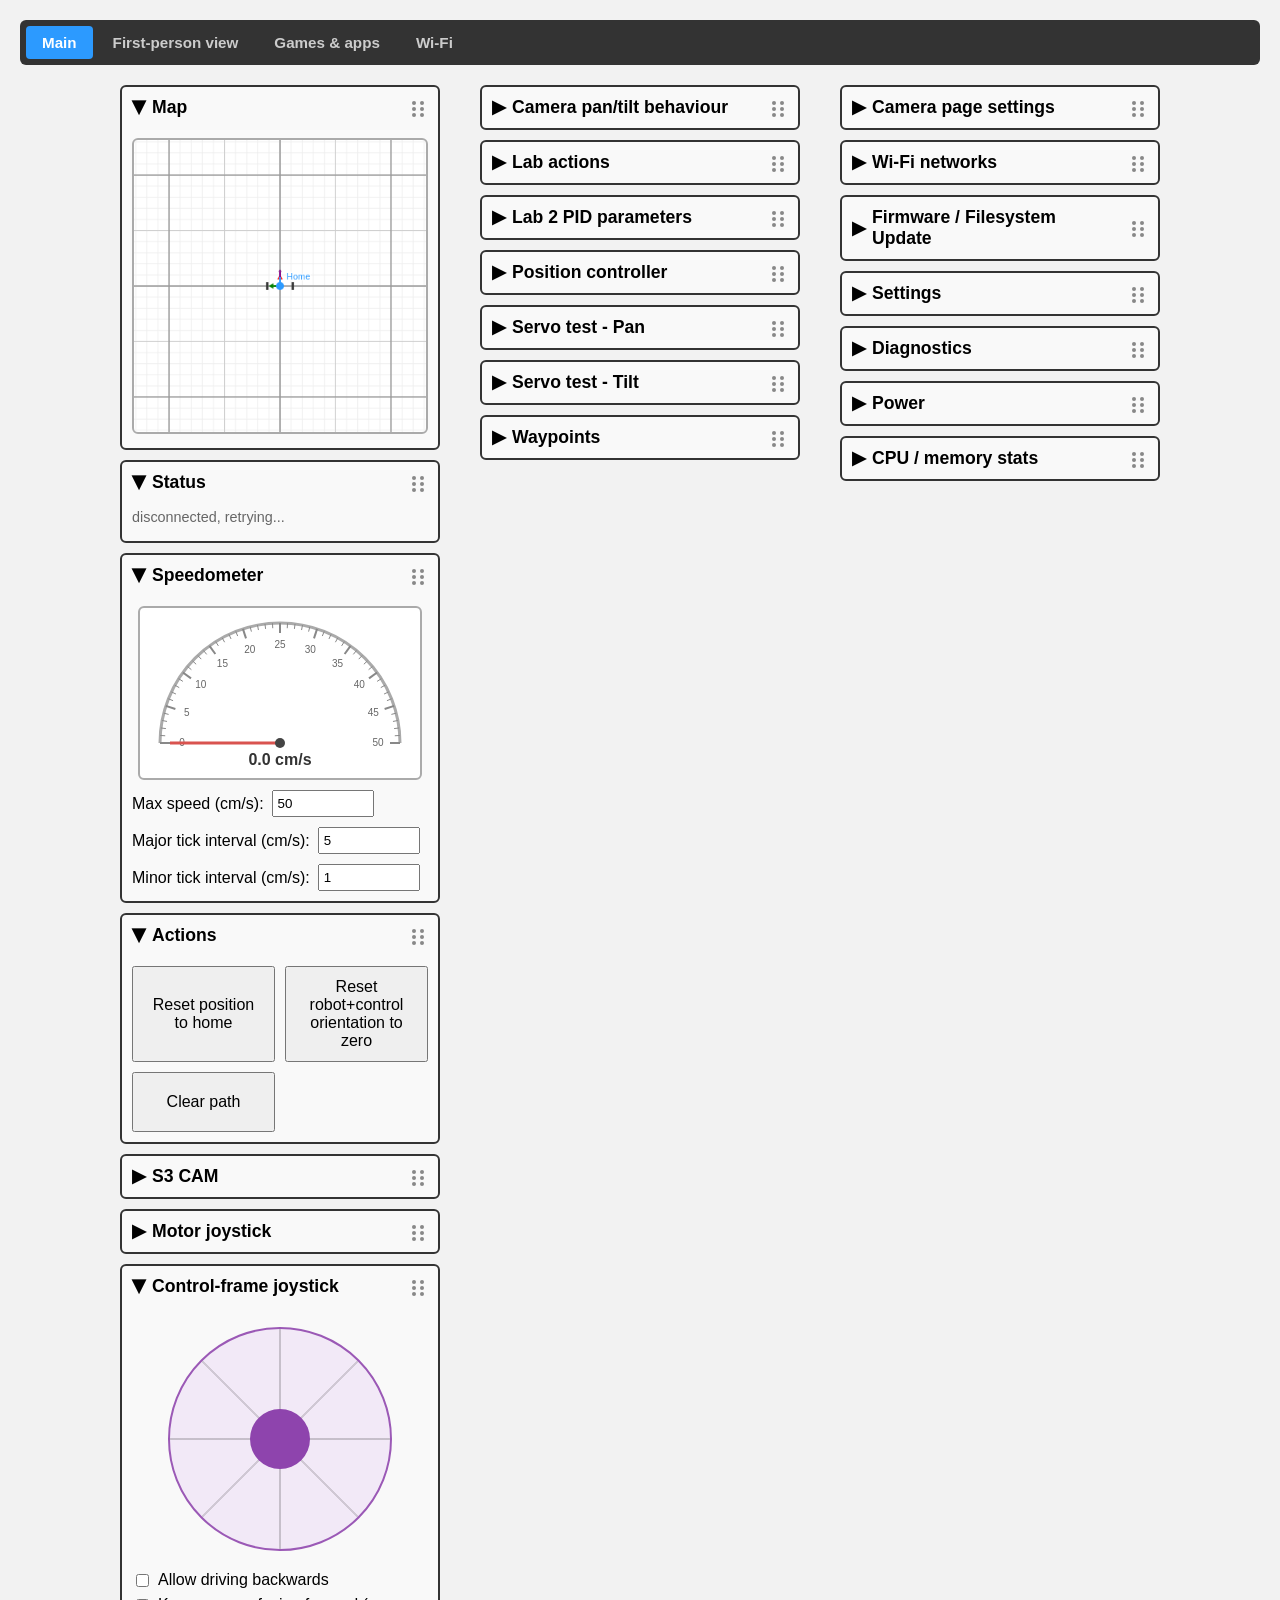
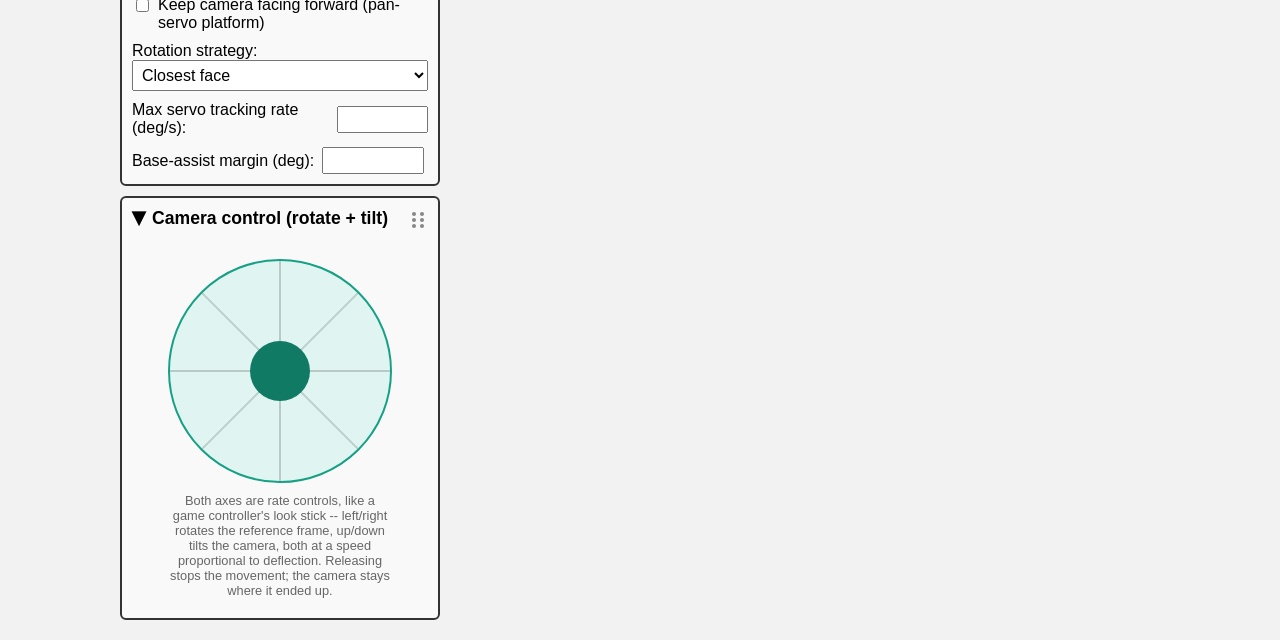
==== Firmware/Robot_ESP32_C5_IDF/main/littlefs_image/index.html @ a34a9b21 "Calibrate from the camera; keep overlays on the floor; easier Doom Calibration (tools/calibrate.py, " ====
<!DOCTYPE html>
<html>
<head>
  <meta charset="UTF-8">
  <meta name="viewport" content="width=device-width, initial-scale=1">
  <title>LynXP controller</title>
  <link rel="stylesheet" href="style.css">
</head>
<body>
  <nav class="top-nav">
    <a href="/" class="nav-link active">Main</a>
    <a href="/cam" class="nav-link">First-person view</a>
    <a href="/games" class="nav-link">Games &amp; apps</a>
    <a href="/wifi" class="nav-link">Wi-Fi</a>
  </nav>
  <div id="reboot-notice" class="reboot-notice" style="display:none" title="Click to dismiss">
    &#9888; The robot's last reboot was triggered by the watchdog (a hang was detected and it recovered automatically). <span class="reboot-notice-dismiss">(click to dismiss)</span>
  </div>
  <div class="container">
      <details class="panel" id="panel-map" open>
        <summary>Map</summary>
        <div class="panel-body">
          <div class="map-group">
            <canvas id="map" width="360" height="360"></canvas>
          </div>
        </div>
      </details>

      <details class="panel" id="panel-status" open>
        <summary>Status</summary>
        <div class="panel-body">
          <div id="ws-status">connecting...</div>
          <div id="ws-clients"></div>
        </div>
      </details>

      <details class="panel" id="panel-speedometer" open>
        <summary>Speedometer</summary>
        <div class="panel-body">
          <div class="speedometer-group">
            <canvas id="speedometerGauge" width="280" height="170"></canvas>
          </div>
          <div class="form-group inline-group">
            <label for="speedometerMaxCmPerSec">Max speed (cm/s):</label>
            <input type="number" id="speedometerMaxCmPerSec" min="1" step="10" value="50">
          </div>
          <div class="form-group inline-group">
            <label for="speedometerMajorTickCmPerSec">Major tick interval (cm/s):</label>
            <input type="number" id="speedometerMajorTickCmPerSec" min="0.1" step="1" value="5">
          </div>
          <div class="form-group inline-group">
            <label for="speedometerMinorTickCmPerSec">Minor tick interval (cm/s):</label>
            <input type="number" id="speedometerMinorTickCmPerSec" min="0.1" step="1" value="1">
          </div>
        </div>
      </details>

      <details class="panel" id="panel-actions" open>
        <summary>Actions</summary>
        <div class="panel-body">
          <div class="action-buttons">
            <button id="resetPoseBtn">Reset position to home</button>
            <button id="resetOrientationBtn">Reset robot+control orientation to zero</button>
            <button id="clearPathBtn">Clear path</button>
          </div>
        </div>
      </details>

      <details class="panel" id="panel-s3cam">
        <summary>S3 CAM</summary>
        <div class="panel-body">
          <a id="s3camAdminLink" href="#" target="_blank" rel="noopener">Open cam page</a>
          <div id="s3camDiagBlock" class="diag-grid" title="Relayed from the cam over its UART link to this board, plus this board's own live ping to it -- helps tell apart WiFi, a cam reboot/brownout, or the camera's own capture bus glitching as the cause of a stuttering stream.">
            <span>Reset reason:</span><span id="s3camResetReason">-</span>
            <span>Reboots:</span><span id="s3camReboots">-</span>
            <span>RSSI:</span><span id="s3camRssi">-</span>
            <span>Capture fails:</span><span id="s3camFailCount">-</span>
            <span>Uptime:</span><span id="s3camUptime">-</span>
            <span>Free heap:</span><span id="s3camHeap">-</span>
            <span>Stream clients:</span><span id="s3camClients">-</span>
            <span>Ping avg/last:</span><span id="s3camPing">-</span>
            <span>Ping loss:</span><span id="s3camPingLoss">-</span>
            <span>Firmware:</span><span id="s3camFirmware">-</span>
          </div>
          <div class="form-group">
            <h4>Update camera firmware</h4>
            <input type="file" id="camFwFile" accept=".bin">
            <button id="uploadCamFwBtn">Upload &amp; reboot camera</button>
            <p id="camOtaStatus" class="games-small"></p>
          </div>
        </div>
      </details>

      <details class="panel" id="panel-motor-joystick">
        <summary>Motor joystick</summary>
        <div class="panel-body">
          <div id="joystickContainer" class="joystick-container">
            <div id="joystickKnob" class="joystick-knob"></div>
          </div>
        </div>
      </details>

      <details class="panel" id="panel-control-frame-joystick" open>
        <summary>Control-frame joystick</summary>
        <div class="panel-body">
          <div id="joystickContainer2" class="joystick-container">
            <div id="joystickKnob2" class="joystick-knob"></div>
          </div>
          <div class="form-group checkbox-group">
            <label><input type="checkbox" id="controlFrameAllowReverse">Allow driving backwards</label>
            <label><input type="checkbox" id="servoFollowControlFrame">Keep camera facing forward (pan-servo platform)</label>
          </div>
          <div class="form-group">
            <label for="controlFrameRotationStrategy">Rotation strategy:</label>
            <select id="controlFrameRotationStrategy" title="Closest face: minimizes rotation, chassis front can end up facing anywhere. Fixed front/back halves: chassis front always stays within 90 deg of the control frame's forward - needed for the camera to keep tracking forward.">
              <option value="closest_face">Closest face</option>
              <option value="fixed_hemisphere">Fixed front/back halves</option>
            </select>
          </div>
          <div class="form-group inline-group">
            <label for="servoMaxRotationRateDegPerSec" title="Caps the chassis's own rotation rate to what the pan-servo can visually track while compensating (only while 'Keep camera facing forward' is on). The camera-control joystick's rotate axis is unaffected -- it's already bounded by the robot's own max physical spin speed.">Max servo tracking rate (deg/s):</label>
            <input type="number" id="servoMaxRotationRateDegPerSec" min="1" max="1000" step="5">
          </div>
          <div class="form-group inline-group">
            <label for="servoAssistMarginDeg" title="Once the servo's needed angle comes within this many degrees of its +/-90 deg endstop, the chassis starts rotating to help it re-center.">Base-assist margin (deg):</label>
            <input type="number" id="servoAssistMarginDeg" min="0" max="90" step="1">
          </div>
        </div>
      </details>

      <details class="panel" id="panel-camera-control-joystick" open>
        <summary>Camera control (rotate + tilt)</summary>
        <div class="panel-body">
          <div id="cameraControlJoystick" class="joystick-container camera-control-joystick">
            <div id="cameraControlKnob" class="joystick-knob"></div>
          </div>
          <div class="camera-control-caption">Both axes are rate controls, like a game controller's look stick -- left/right rotates the reference frame, up/down tilts the camera, both at a speed proportional to deflection. Releasing stops the movement; the camera stays where it ended up.</div>
        </div>
      </details>

      <details class="panel" id="panel-camera-behaviour">
        <summary>Camera pan/tilt behaviour</summary>
        <div class="panel-body">
          <div class="form-group inline-group">
            <label for="panMaxSpeedDegPerSec" title="How fast the camera control joystick's left/right axis rotates the reference frame at full deflection. Independent of the chassis's physical spin capability, which is still used as a ceiling for the endstop-assist behaviour.">Max pan speed (deg/s):</label>
            <input type="number" id="panMaxSpeedDegPerSec" min="1" max="1000" step="5">
          </div>
          <div class="form-group inline-group">
            <label for="tiltMaxSpeedDegPerSec" title="How fast the camera control joystick's up/down axis tilts the camera at full deflection.">Max tilt speed (deg/s):</label>
            <input type="number" id="tiltMaxSpeedDegPerSec" min="1" max="1000" step="5">
          </div>
          <div class="form-group">
            <label for="cameraJoystickCurve" title="Linear: turn rate is directly proportional to how far the stick is pushed. Quadratic: gentler near center for fine aiming, reaching the same max speed at full deflection -- the common 'look sensitivity curve' in FPS games.">Joystick response curve:</label>
            <select id="cameraJoystickCurve">
              <option value="linear">Linear</option>
              <option value="quadratic">Quadratic</option>
            </select>
          </div>
        </div>
      </details>

      <details class="panel" id="panel-lab-actions">
        <summary>Lab actions</summary>
        <div class="panel-body">
          <h4>Lab 1</h4>
          <div class="lab1-buttons">
            <button id="forwardBtn">Lab1 fwd</button>
            <button id="backwardBtn">Lab1 back</button>
          </div>

          <h4>Lab 2</h4>
          <div class="lab2-buttons">
            <button id="lab2SetpointB">Lab2 rev<br>Setpoint-0.5m</button>
            <button id="lab2SetpointA">Lab2 fwd<br>Setpoint+0.5m</button>
            <button id="lab2Left">Lab2 left<br>-90 deg</button>
            <button id="lab2Right">Lab2 right<br>+90 deg</button>
          </div>
        </div>
      </details>

      <details class="panel" id="panel-pid-parameters">
        <summary>Lab 2 PID parameters</summary>
        <div class="panel-body">
          <div class="slider-group">
            <div class="inline-group">
              <label for="kp">Kp:</label>
              <input type="number" id="kpVal">
            </div>
            <input type="range" id="kp" min="0" max="1000" step="0.1">
            <div class="inline-group">
              <label for="ki">Ki:</label>
              <input type="number" id="kiVal">
            </div>
            <input type="range" id="ki" min="0" max="100" step="0.1">
            <div class="inline-group">
              <label for="kd">Kd:</label>
              <input type="number" id="kdVal">
            </div>
            <input type="range" id="kd" min="-100" max="100" step="0.1">
          </div>
          <div class="form-group">
            <label for="diffCutoff">Differentiator cutoff frequency (Hz):</label>
            <input type="number" id="diffCutoff" min="0" step="1">
          </div>
          <div class="form-group">
            <input type="checkbox" id="syncMotors"><label for="syncMotors">Sync motors (Lab 2)</label>
          </div>
        </div>
      </details>

      <details class="panel" id="panel-position-controller">
        <summary>Position controller</summary>
        <div class="panel-body">
          <div class="form-group inline-group">
            <label for="maxWheelSpeedRevPerSec">Max wheel speed (rev/s):</label>
            <input type="number" id="maxWheelSpeedRevPerSec" min="0.01" step="0.1">
          </div>
          <div class="form-group inline-group">
            <label for="maxAccelRevPerSec2">Max acceleration (rev/s&sup2;):</label>
            <input type="number" id="maxAccelRevPerSec2" min="0.01" step="0.1">
          </div>
          <div class="form-group inline-group">
            <label for="maxDecelRevPerSec2">Max deceleration (rev/s&sup2;):</label>
            <input type="number" id="maxDecelRevPerSec2" min="0.01" step="0.1">
          </div>
          <div class="form-group inline-group">
            <label for="gotoVelKp">Velocity Kp:</label>
            <input type="number" id="gotoVelKp" step="1">
          </div>
          <div class="form-group inline-group">
            <label for="gotoVelKi">Velocity Ki:</label>
            <input type="number" id="gotoVelKi" step="1">
          </div>
          <div class="form-group inline-group">
            <label for="feedForwardPwmPerRevPerSec">Feed-forward (PWM per rev/s):</label>
            <input type="number" id="feedForwardPwmPerRevPerSec" min="0" step="0.01">
          </div>
          <div class="form-group checkbox-group">
            <label><input type="checkbox" id="gotoAllowReverse">Allow driving backward to a clicked target</label>
          </div>

          <div class="form-group">
            <h4>Manual velocity setpoint (test)</h4>
            <div class="inline-group">
              <label for="manualVelLeft">Left (rev/s):</label>
              <input type="number" id="manualVelLeft" step="0.1" value="0">
            </div>
            <div class="inline-group">
              <label for="manualVelRight">Right (rev/s):</label>
              <input type="number" id="manualVelRight" step="0.1" value="0">
            </div>
            <button id="manualVelStopBtn">Stop (0, 0)</button>
          </div>
        </div>
      </details>

      <details class="panel" id="panel-servo-test">
        <summary>Servo test - Pan</summary>
        <div class="panel-body">
          <div class="slider-group">
            <div class="inline-group">
              <label for="servoAngleDegVal">Angle (deg):</label>
              <input type="number" id="servoAngleDegVal" min="-90" max="90" step="1" value="0">
            </div>
            <input type="range" id="servoAngleDeg" min="-90" max="90" step="1" value="0">
          </div>
          <div id="servoPulseUsDisplay"></div>
          <div class="action-buttons">
            <button id="servoCenterBtn">Center (0&deg;)</button>
          </div>

          <div class="form-group inline-group">
            <label for="servoMinAngleDeg" title="Most hobby servos have a 180 deg range (-90..+90), but some are 270 or even 360 -- set this to the pan servo's actual minimum angle.">Min angle (deg):</label>
            <input type="number" id="servoMinAngleDeg" max="0" step="1">
          </div>
          <div class="form-group inline-group">
            <label for="servoMinPulseUs">Min pulse (us):</label>
            <input type="number" id="servoMinPulseUs" min="0" max="19999" step="10">
          </div>
          <div class="form-group inline-group">
            <label for="servoCenterPulseUs">Center pulse @ 0&deg; (us):</label>
            <input type="number" id="servoCenterPulseUs" min="0" max="19999" step="10">
          </div>
          <div class="form-group inline-group">
            <label for="servoMaxAngleDeg">Max angle (deg):</label>
            <input type="number" id="servoMaxAngleDeg" min="0" step="1">
          </div>
          <div class="form-group inline-group">
            <label for="servoMaxPulseUs">Max pulse (us):</label>
            <input type="number" id="servoMaxPulseUs" min="0" max="19999" step="10">
          </div>
        </div>
      </details>

      <details class="panel" id="panel-servo-test-tilt">
        <summary>Servo test - Tilt</summary>
        <div class="panel-body">
          <div class="slider-group">
            <div class="inline-group">
              <label for="tiltAngleDegVal">Angle (deg):</label>
              <input type="number" id="tiltAngleDegVal" step="1" value="0">
            </div>
            <input type="range" id="tiltAngleDeg" step="1" value="0">
          </div>
          <div id="tiltPulseUsDisplay"></div>
          <div class="action-buttons">
            <button id="tiltCenterBtn">Center (0&deg;)</button>
          </div>

          <div class="form-group inline-group">
            <label for="tiltMinAngleDeg" title="Most hobby servos have a 180 deg range (-90..+90), but some are 270 or even 360 -- set this to the tilt servo's actual minimum angle.">Min angle (deg):</label>
            <input type="number" id="tiltMinAngleDeg" max="0" step="1">
          </div>
          <div class="form-group inline-group">
            <label for="tiltMinPulseUs">Min pulse (us):</label>
            <input type="number" id="tiltMinPulseUs" min="0" max="19999" step="10">
          </div>
          <div class="form-group inline-group">
            <label for="tiltCenterPulseUs">Center pulse @ 0&deg; (us):</label>
            <input type="number" id="tiltCenterPulseUs" min="0" max="19999" step="10">
          </div>
          <div class="form-group inline-group">
            <label for="tiltMaxAngleDeg">Max angle (deg):</label>
            <input type="number" id="tiltMaxAngleDeg" min="0" step="1">
          </div>
          <div class="form-group inline-group">
            <label for="tiltMaxPulseUs">Max pulse (us):</label>
            <input type="number" id="tiltMaxPulseUs" min="0" max="19999" step="10">
          </div>
        </div>
      </details>

      <details class="panel" id="panel-waypoints">
        <summary>Waypoints</summary>
        <div class="panel-body">
          <table class="waypoints-table">
            <thead>
              <tr><th>Name</th><th>X (m)</th><th>Y (m)</th><th>Heading</th></tr>
            </thead>
            <tbody id="waypoints-tbody"></tbody>
          </table>

          <div class="action-buttons waypoints-actions">
            <button id="waypointEditBtn" disabled>Edit</button>
            <button id="waypointRemoveBtn" disabled>Remove</button>
            <button id="waypointGotoBtn" disabled>Go To</button>
            <button id="waypointSetPoseBtn" disabled>Set current pose here</button>
          </div>
          <div class="action-buttons waypoints-edit-actions" id="waypointEditActions" style="display:none">
            <button id="waypointSaveBtn">Save</button>
            <button id="waypointCancelBtn">Cancel</button>
          </div>

          <div class="form-group checkbox-group">
            <label><input type="checkbox" id="gotoPreserveHeading">Rotate to match waypoint heading after arriving</label>
            <label><input type="checkbox" id="waypointAutoAdvance">Automatically go to next waypoint</label>
          </div>
          <div id="waypointAutoAdvanceStatus" class="waypoint-auto-advance-status"></div>

          <div class="form-group inline-group">
            <label for="waypointNewName">Name:</label>
            <input type="text" id="waypointNewName" placeholder="e.g. Charging dock">
          </div>
          <div class="action-buttons">
            <button id="waypointAddFromPoseBtn">Add from current pose</button>
            <button id="waypointClearAllBtn">Clear all waypoints</button>
          </div>
        </div>
      </details>

      <details class="panel" id="panel-camera-settings">
        <summary>Camera page settings</summary>
        <div class="panel-body">
          <div class="form-group checkbox-group">
            <label><input type="checkbox" id="camShowMapOverlay">Show map overlay in bottom-left corner</label>
            <label><input type="checkbox" id="camShowFloorGrid">Show floor grid overlay</label>
            <label><input type="checkbox" id="camShowMinorGrid" checked>Show 10cm minor grid lines</label>
            <label><input type="checkbox" id="camShowWorldAxes" checked>Show world axes (X red, Y green, 1m ticks)</label>
            <label><input type="checkbox" id="camShowWaypointsOverlay">Show waypoints overlay</label>
          </div>
          <div class="form-group inline-group">
            <label for="camGridColor">Grid color:</label>
            <input type="color" id="camGridColor" value="#c0c0c0">
          </div>
          <div class="form-group inline-group">
            <label for="camGridOpacity">Grid opacity (%):</label>
            <input type="number" id="camGridOpacity" min="0" max="100" step="5" value="90">
          </div>
          <div class="form-group inline-group">
            <label for="camOverlayDelayMs" title="How far the overlays are held back to match the video's own delay. Raise it if the grid runs ahead of the picture while turning, lower it if it trails.">Overlay delay (ms):</label>
            <input type="number" id="camOverlayDelayMs" min="0" max="400" step="5" value="45">
          </div>
          <div class="form-group">
            <h4>Floor grid calibration</h4>
            <div class="inline-group">
              <label for="cameraHeightMm">Camera height (mm):</label>
              <input type="number" id="cameraHeightMm" min="0" step="1">
            </div>
            <div class="inline-group">
              <label for="cameraTiltDeg">Tilt below horizontal (deg):</label>
              <input type="number" id="cameraTiltDeg" step="1">
            </div>
            <div class="inline-group">
              <label for="cameraVerticalFovDeg">Vertical FOV (deg):</label>
              <input type="number" id="cameraVerticalFovDeg" min="1" max="179" step="1">
            </div>
            <div id="cameraCalibrationHint" class="waypoint-auto-advance-status">
              Height is measured; tilt and FOV are starting guesses - nudge them on the Camera page until the grid lines up with the real floor.
            </div>
          </div>
        </div>
      </details>

      <details class="panel" id="panel-wifi">
        <summary>Wi-Fi networks</summary>
        <div class="panel-body">
          <div id="wifiManagerRoot"></div>
        </div>
      </details>

      <details class="panel" id="panel-ota">
        <summary>Firmware / Filesystem Update</summary>
        <div class="panel-body">
          <div class="form-group inline-group">
            <label for="otaUsername">OTA username:</label>
            <input type="text" id="otaUsername" autocomplete="off">
          </div>
          <div class="form-group inline-group">
            <label for="otaPassword" title="Leave blank to disable authentication for /update and /update-fs.">OTA password:</label>
            <input type="password" id="otaPassword" autocomplete="off">
          </div>
          <div class="form-group">
            <h4>App firmware (.bin)</h4>
            <input type="file" id="fwFile" accept=".bin">
            <button id="uploadFwBtn">Upload &amp; reboot</button>
            <p id="otaStatus"></p>
          </div>
          <div class="form-group">
            <h4>Website / data (littlefs image)</h4>
            <input type="file" id="fsFile" accept=".bin">
            <button id="uploadFsBtn">Upload &amp; reboot</button>
            <p id="fsStatus"></p>
          </div>
        </div>
      </details>

      <details class="panel" id="panel-settings">
        <summary>Settings</summary>
        <div class="panel-body">
          <div class="form-group">
            <h4>Panel layout</h4>
            <div class="checkbox-group">
              <label><input type="checkbox" id="lockPanelLayout">Lock layout (prevent panels from being dragged)</label>
            </div>
            <button id="resetPanelLayoutBtn">Reset panel layout</button>
          </div>

          <div class="form-group">
            <label for="motorPower">Motor PWM limit:</label>
            <input type="range" id="motorPower" min="0" max="1000" step="1">
            <span id="motorPowerVal"></span>
          </div>

          <div class="form-group inline-group">
            <label for="motorDeadzonePwm">Motor deadzone (PWM):</label>
            <input type="number" id="motorDeadzonePwm" min="0" step="1">
            <button id="calibrateDeadzoneBtn">Calibrate</button>
          </div>
          <div id="deadzoneCalibrationStatus" class="form-group"></div>

          <div class="form-group">
            <h4>Encoder count verification</h4>
            <div class="inline-group">
              <label for="encoderCalibrationWheel">Wheel:</label>
              <select id="encoderCalibrationWheel">
                <option value="0">Left</option>
                <option value="1">Right</option>
              </select>
              <button id="calibrateEncoderCountBtn">Spin 10 revolutions</button>
            </div>
            <div id="encoderCalibrationStatus"></div>
          </div>

          <div class="form-group inline-group">
            <label for="gotoSpeedGain">Goto speed gain (1/m):</label>
            <input type="number" id="gotoSpeedGain" min="0.01" step="0.1">
          </div>

          <div class="form-group checkbox-group">
            <label><input type="checkbox" id="ledToggle">Onboard LED</label>
            <label><input type="checkbox" id="loggingEnabled">Data logging to serial</label>
            <label><input type="checkbox" id="debugWeb">Debug web server</label>
          </div>

          <div class="form-group">
            <label for="logType">Data to log:</label>
            <select id="logType">
              <option value="left_wheel">Left wheel only</option>
              <option value="both_wheels">Left and right wheels</option>
            </select>
          </div>
          <div class="form-group">
            <label for="logUnit">Position units:</label>
            <select id="logUnit">
              <option value="steps">Encoder steps</option>
              <option value="rad">Wheel rad</option>
              <option value="deg">Wheel deg</option>
              <option value="rev">Wheel rev</option>
              <option value="dist">Distance</option>
            </select>
          </div>
          <div class="form-group">
            <label for="logRate">Serial data logging rate (Hz):</label>
            <input type="number" id="logRate" min="0" step="10">
          </div>

          <div class="form-group">
            <label for="telemetryHz">Live map update rate (Hz):</label>
            <input type="number" id="telemetryHz" min="1" max="30" step="1">
          </div>

          <div class="form-group">
            <h4>Geometry</h4>
            <div class="inline-group">
              <label for="wheelbaseMm">Wheelbase (mm):</label>
              <input type="number" id="wheelbaseMm" min="0" step="1">
            </div>
            <div class="inline-group">
              <label for="wheelDiameterMm">Wheel diameter (mm):</label>
              <input type="number" id="wheelDiameterMm" min="0" step="1">
            </div>
          </div>
        </div>
      </details>

      <details class="panel" id="panel-diagnostics">
        <summary>Diagnostics</summary>
        <div class="panel-body">
          <div class="form-group checkbox-group">
            <label><input type="checkbox" id="rttDiagnosticsEnabled">Measure round-trip time</label>
          </div>
          <canvas id="rttGraph" width="280" height="100"></canvas>
          <div id="rtt-stats"></div>

          <div class="form-group checkbox-group">
            <label><input type="checkbox" id="gotoDiagnosticsEnabled">Show position-controller graphs</label>
          </div>

          <div class="goto-graph-block">
            <div class="goto-graph-label">Wheel position (rev) - solid=actual, dashed=setpoint, blue=left, orange=right</div>
            <canvas id="gotoWheelPosGraph" width="280" height="100"></canvas>
            <div id="gotoWheelPosStats"></div>
          </div>
          <div class="goto-graph-block">
            <div class="goto-graph-label">Wheel velocity (rev/s)</div>
            <canvas id="gotoWheelVelGraph" width="280" height="100"></canvas>
            <div id="gotoWheelVelStats"></div>
          </div>
          <div class="goto-graph-block">
            <div class="goto-graph-label">World X (m) - solid=actual, dashed=goal</div>
            <canvas id="gotoWorldXGraph" width="280" height="100"></canvas>
          </div>
          <div class="goto-graph-block">
            <div class="goto-graph-label">World Y (m)</div>
            <canvas id="gotoWorldYGraph" width="280" height="100"></canvas>
          </div>
          <div class="goto-graph-block">
            <div class="goto-graph-label">Heading (deg) - solid=actual, dashed=target</div>
            <canvas id="gotoHeadingGraph" width="280" height="100"></canvas>
          </div>
          <div class="goto-graph-block">
            <div class="goto-graph-label">PWM - blue=left, orange=right</div>
            <canvas id="gotoPwmGraph" width="280" height="100"></canvas>
          </div>
          <div class="goto-graph-block">
            <div class="goto-graph-label">PWM components - solid=feed-forward, dashed=proportional, dotted=integral</div>
            <canvas id="gotoPwmComponentsGraph" width="280" height="100"></canvas>
          </div>
        </div>
      </details>

      <details class="panel" id="panel-power">
        <summary>Power</summary>
        <div class="panel-body">
          <div id="ina260-unavailable" class="waypoint-auto-advance-status" style="display:none">No INA260 current sensor detected.</div>
          <div id="ina260-stats"></div>
          <div class="goto-graph-block">
            <div class="goto-graph-label">Bus voltage (V)</div>
            <canvas id="inaVoltageGraph" width="280" height="100"></canvas>
          </div>
          <div class="goto-graph-block">
            <div class="goto-graph-label">Current (mA)</div>
            <canvas id="inaCurrentGraph" width="280" height="100"></canvas>
          </div>
        </div>
      </details>

      <details class="panel" id="panel-sys-diagnostics">
        <summary>CPU / memory stats</summary>
        <div class="panel-body">
          <div id="reboot-reason-display" class="reboot-reason-display"></div>
          <div class="form-group checkbox-group">
            <label><input type="checkbox" id="sysDiagnosticsEnabled">Show CPU/memory stats</label>
          </div>
          <table id="sys-stats" class="sys-stats"></table>
        </div>
      </details>
  </div>

  <script src="wifi.js"></script>
  <script src="app.js"></script>
</body>
</html>
---- Firmware/Robot_ESP32_C5_IDF/main/littlefs_image/style.css ----
body {
  font-family: sans-serif;
  background: #f2f2f2;
  margin: 0;
  padding: 20px;
  display: flex;
  flex-direction: column;
  align-items: center;
}

.top-nav {
  width: 100%;
  box-sizing: border-box;
  display: flex;
  gap: 4px;
  background: #333;
  border-radius: 6px;
  padding: 6px;
  margin-bottom: 20px;
}

.nav-link {
  color: #ccc;
  text-decoration: none;
  padding: 8px 16px;
  border-radius: 4px;
  font-weight: bold;
  font-size: 0.95rem;
}

.nav-link:hover {
  background: #444;
  color: #fff;
}

.nav-link.active {
  background: #2c9aff;
  color: #fff;
}

/* --- Cam page: fullscreen webcam viewer (overrides the dashboard body's
   centered/padded layout, since this page is just the stream - no nav bar,
   an overlay button substitutes for it so the stream can use the full
   viewport) --- */

body.cam-body {
  padding: 0;
  /* 100vh sizes to the viewport as if the browser's address bar were
     never there, so on mobile Chrome (before the bar auto-hides on
     scroll) the page is taller than what's actually visible and the
     bottom - the webcam frame and map overlay - gets clipped. 100dvh
     tracks the REAL visible viewport as the address bar shows/hides.
     The plain 100vh above stays as a fallback for browsers that don't
     recognize dvh (an unsupported value is simply ignored, leaving the
     first declaration in effect). */
  height: 100vh;
  height: 100dvh;
  box-sizing: border-box;
  align-items: stretch;
}

.cam-fullscreen {
  position: relative;
  flex: 1;
  background: #000;
  display: flex;
  align-items: center;
  justify-content: center;
  overflow: hidden;
}

.cam-overlay-btn {
  display: block;
  color: #fff;
  text-decoration: none;
  background: rgba(255, 255, 255, 0.08);
  padding: 8px 16px;
  border: none;
  border-radius: 4px;
  font-family: inherit;
  font-weight: bold;
  font-size: 0.95rem;
  text-align: left;
  /* Reset the app-wide `button { ... }` sizing (min 90x60px touch targets)
     for this small overlay control - only matters for the fullscreen
     button, which is a <button>; the "Main" link is an <a> and was never
     affected, but resetting both keeps them visually identical. */
  min-width: auto;
  min-height: auto;
  cursor: pointer;
}

.cam-overlay-btn:hover {
  background: rgba(255, 255, 255, 0.2);
}

/* Menu panel: every clickable button on this page (Main, Fullscreen, Cam
   settings, and whatever gets added later) lives inside this one
   collapsible <details> in the top-left corner, rather than each getting
   its own permanently-visible overlay button scattered around the frame -
   keeps the live camera view uncluttered as more get added over time. */
.cam-menu-panel {
  position: absolute;
  top: 10px;
  left: 10px;
  z-index: 10;
}

.cam-menu-panel > summary {
  display: inline-flex;
  align-items: center;
  color: #fff;
  background: rgba(0, 0, 0, 0.3);
  padding: 8px 16px;
  border-radius: 4px;
  font-weight: bold;
  font-size: 0.95rem;
  cursor: pointer;
  list-style: none;
}

.cam-menu-panel > summary:hover {
  background: rgba(0, 0, 0, 0.55);
}

.cam-menu-panel > summary::-webkit-details-marker {
  display: none;
}

.cam-menu-panel > summary::before {
  content: "\25B6";
  display: inline-block;
  margin-right: 6px;
  transition: transform 0.15s ease;
}

.cam-menu-panel[open] > summary::before {
  transform: rotate(90deg);
}

.cam-menu-panel-body {
  display: flex;
  flex-direction: column;
  gap: 4px;
  margin-top: 4px;
  background: rgba(0, 0, 0, 0.3);
  border-radius: 4px;
  padding: 6px;
}

/* Second instance of the same collapsible-panel pattern, anchored to the
   opposite corner so it doesn't stack on top of the Menu panel -- e.g. the
   "Overlays" panel. */
.cam-menu-panel-right {
  left: auto;
  right: 10px;
}

/* Toggle switch: a standard checkbox visually restyled as a sliding switch
   (the checkbox itself stays in the DOM/tab order for accessibility, just
   visually hidden) -- used for on/off overlay settings instead of the
   plain checkboxes the Main page uses, to fit this page's touch-oriented,
   large-target overlay-button look. */
.cam-toggle-switch {
  display: flex;
  align-items: center;
  gap: 8px;
  color: #fff;
  font-weight: bold;
  font-size: 0.95rem;
  padding: 8px 10px;
  cursor: pointer;
  user-select: none;
}

.cam-toggle-switch input {
  position: absolute;
  opacity: 0;
  width: 0;
  height: 0;
}

.cam-toggle-slider {
  position: relative;
  flex-shrink: 0;
  width: 38px;
  height: 22px;
  background: rgba(255, 255, 255, 0.25);
  border-radius: 11px;
  transition: background 0.15s ease;
}

.cam-toggle-slider::before {
  content: "";
  position: absolute;
  top: 2px;
  left: 2px;
  width: 18px;
  height: 18px;
  background: #fff;
  border-radius: 50%;
  transition: transform 0.15s ease;
}

.cam-toggle-switch input:checked + .cam-toggle-slider {
  background: #2c9aff;
}

.cam-toggle-switch input:checked + .cam-toggle-slider::before {
  transform: translateX(16px);
}

.cam-toggle-switch input:focus-visible + .cam-toggle-slider {
  outline: 2px solid #fff;
  outline-offset: 2px;
}

/* Force-landscape: overlays a rotate prompt on touchscreens held in
   portrait (the camera view keeps rendering underneath, dimmed, rather
   than being hidden entirely) and disables the floating touch joysticks
   (see setupCamTouchControls()'s own check) -- a tall/narrow layout was
   never designed for driving via those joysticks, but there's no reason to
   hide the stream itself while the user rotates. Scoped to touch devices
   specifically (hover:none + pointer:coarse) so a desktop browser window
   that happens to be taller than it is wide never triggers this - only
   phones/tablets do. */
.cam-rotate-prompt {
  display: none;
}

@media (orientation: portrait) and (hover: none) and (pointer: coarse) {
  .cam-rotate-prompt {
    display: flex;
    position: fixed;
    inset: 0;
    z-index: 1000;
    background: rgba(0, 0, 0, 0.75);
    color: #fff;
    align-items: center;
    justify-content: center;
    text-align: center;
    font: 1.1rem sans-serif;
    padding: 40px;
    box-sizing: border-box;
  }
}

.cam-map-overlay {
  /* No background/border-radius/border here anymore -- the round map
     background and its border are now drawn on the canvas itself (see
     cam.js's initMapOverlay), specifically so an out-of-range waypoint's
     arrow can be positioned a few px past the drawn circle's edge without
     being discarded: a canvas can only ever render within its own pixel
     buffer bounds regardless of CSS, so the element is sized bigger than
     the visible circle to leave it room to do that. */
  position: absolute;
  bottom: 10px;
  left: 10px;
}

.cam-floor-grid {
  position: absolute;
  top: 0;
  left: 0;
  width: 100%;
  height: 100%;
  pointer-events: none;
}

.cam-fullscreen img {
  /* width/height 100% (not max-width/max-height) so a low-resolution
     stream - run deliberately low-res to minimize latency - is scaled UP
     to fill the viewport rather than displayed at its native pixel size;
     object-fit keeps the aspect ratio intact instead of stretching it. */
  width: 100%;
  height: 100%;
  object-fit: contain;
}

.cam-status {
  position: absolute;
  bottom: 10px;
  left: 10px;
  color: #fff;
  background: rgba(0, 0, 0, 0.6);
  padding: 6px 10px;
  border-radius: 4px;
  font-size: 0.85rem;
}

/* Standalone action button (not tucked in a collapsible panel like Main/
   Fullscreen/Cam settings) -- it's the one thing on this page meant to be
   pressed often and immediately, so it stays permanently visible rather
   than costing an extra tap to reveal each time. */
.cam-fireball-btn {
  position: absolute;
  bottom: 10px;
  right: 10px;
  z-index: 10;
}

/* Floating touch joysticks (see setupCamTouchControls() in cam.js) --
   invisible until the user actually touches down, then appear centered on
   the touch point, same "floating stick" convention as mobile FPS games
   (PUBG Mobile, COD Mobile etc.) rather than a fixed on-screen control:
   comfortable to reach with a thumb from anywhere in its half of the
   screen, with no permanent visual clutter over the camera view.
   pointer-events:none -- the actual touch handling is on the fullscreen
   container itself (so a drag can range further than the visual base
   without losing the touch), these are purely visual feedback. */
.cam-floating-joystick-base {
  position: absolute;
  width: 140px;
  height: 140px;
  margin-left: -70px;
  margin-top: -70px;
  border-radius: 50%;
  background: rgba(255, 255, 255, 0.12);
  border: 2px solid rgba(255, 255, 255, 0.35);
  pointer-events: none;
  z-index: 20;
}

/* Left (drive/strafe) stays neutral white; right (look) tinted teal to
   match the camera-control joystick's color on the Main page. */
.cam-floating-joystick-base-right {
  border-color: rgba(22, 160, 133, 0.6);
}

.cam-floating-joystick-knob {
  position: absolute;
  width: 64px;
  height: 64px;
  left: 50%;
  top: 50%;
  transform: translate(-50%, -50%);
  border-radius: 50%;
  background: rgba(255, 255, 255, 0.5);
}

.cam-floating-joystick-base-right .cam-floating-joystick-knob {
  background: rgba(22, 160, 133, 0.75);
}

/* Only added by JS on detected touch devices (setupCamTouchControls() in
   cam.js) -- disables the browser's own scroll/pinch-zoom gestures within
   the camera view so a drag is captured as joystick input instead. */
.cam-touch-controls-active {
  touch-action: none;
}

.container {
  display: flex;
  gap: 40px;
  flex-wrap: wrap;
}

.panel-column {
  display: flex;
  flex-direction: column;
  gap: 10px;
  width: 320px;
  min-height: 60px;
}

/* Narrow viewports (phone in landscape, small windows): the 320px columns
   themselves are left alone (shrinking them would cramp panel contents),
   but the 40px body padding + inter-column gap is generous desktop
   spacing that alone is often the difference between 1 and 2 columns
   fitting. Two 320px columns + this tighter spacing fit down to about
   664px of viewport width, covering essentially all phones in landscape. */
@media (max-width: 900px) {
  body {
    padding: 8px;
  }

  .top-nav {
    margin-bottom: 8px;
  }

  .container {
    gap: 8px;
  }
}

.reboot-notice {
  box-sizing: border-box;
  background: #fff3cd;
  border: 1px solid #e0a800;
  color: #664d03;
  padding: 10px 14px;
  border-radius: 6px;
  font-size: 0.9rem;
  margin-bottom: 20px;
  cursor: pointer;
}

.reboot-notice:hover {
  background: #ffe8a1;
}

.reboot-notice-dismiss {
  font-size: 0.8rem;
  text-decoration: underline;
  white-space: nowrap;
}

.reboot-reason-display {
  font-size: 0.85rem;
  color: #444;
  margin-bottom: 8px;
}

.form-group {
  margin-top: 10px;
}

.form-group h4 {
  margin: 15px 0 8px 0;
}

.panel {
  border: 2px solid #333;
  border-radius: 6px;
  background-color: #f9f9f9;
}

.panel > summary {
  display: flex;
  align-items: center;
  font-weight: bold;
  font-size: 1.1em;
  cursor: pointer;
  padding: 10px;
  list-style: none;
}

.panel-drag-handle {
  width: 16px;
  height: 18px;
  margin-left: auto;
  padding-left: 12px;
  flex-shrink: 0;
  cursor: grab;
  position: relative;
}

.panel-drag-handle::before {
  content: "";
  position: absolute;
  top: 2px;
  left: 12px;
  width: 4px;
  height: 4px;
  border-radius: 50%;
  background: #888;
  box-shadow:
    0 6px 0 #888,
    0 12px 0 #888,
    8px 0 0 #888,
    8px 6px 0 #888,
    8px 12px 0 #888;
}

.panel.panel-dragging {
  opacity: 0.5;
}

body.panel-drag-active {
  cursor: grabbing;
  user-select: none;
  -webkit-user-select: none;
}

body.panel-drag-active .panel-drag-handle {
  cursor: grabbing;
}

body.layout-locked .panel-drag-handle {
  cursor: not-allowed;
  opacity: 0.35;
}

.panel > summary::-webkit-details-marker {
  display: none;
}

.panel > summary::before {
  content: "\25B6";
  display: inline-block;
  margin-right: 6px;
  transition: transform 0.15s ease;
}

.panel[open] > summary::before {
  transform: rotate(90deg);
}

.panel-body {
  padding: 0 10px 10px 10px;
}

.panel-body h4 {
  margin: 10px 0 8px 0;
}

.checkbox-group label {
  display: flex;
  align-items: flex-start;
  gap: 6px;
  margin-bottom: 6px;
}

.checkbox-group label input[type="checkbox"] {
  flex-shrink: 0;
  margin-top: 3px;
}

.inline-group {
  display: flex;
  align-items: center;
  gap: 8px;
}

.inline-group label {
  min-width: 90px;
}

.inline-group input {
  width: 90px;
}

input[type="number"] {
  width: 90px;
  padding: 4px;
}

select {
  width: 100%;
  box-sizing: border-box;
  padding: 5px;
  font-size: 1rem;
}

.slider-group {
  display: flex;
  flex-direction: column;
  gap: 8px;
  margin-top: 15px;
}

.slider-group input[type="range"] {
  width: 100%;
}

.joystick-container {
  width: 220px;
  height: 220px;
  background-color: #eee;
  /* Horizontal/vertical/diagonal guide lines through the center, as a
     driving aid (e.g. keeping the knob on the vertical line drives
     straight, on the horizontal line turns on the spot). Background-image
     rather than an SVG/canvas overlay so it's a single declarative layer
     that #joystickContainer2 doesn't need to redraw, just recolor. */
  background-image:
    linear-gradient(to right, transparent calc(50% - 1px), rgba(0, 0, 0, 0.18) calc(50% - 1px), rgba(0, 0, 0, 0.18) calc(50% + 1px), transparent calc(50% + 1px)),
    linear-gradient(to bottom, transparent calc(50% - 1px), rgba(0, 0, 0, 0.18) calc(50% - 1px), rgba(0, 0, 0, 0.18) calc(50% + 1px), transparent calc(50% + 1px)),
    linear-gradient(45deg, transparent calc(50% - 1px), rgba(0, 0, 0, 0.14) calc(50% - 1px), rgba(0, 0, 0, 0.14) calc(50% + 1px), transparent calc(50% + 1px)),
    linear-gradient(-45deg, transparent calc(50% - 1px), rgba(0, 0, 0, 0.14) calc(50% - 1px), rgba(0, 0, 0, 0.14) calc(50% + 1px), transparent calc(50% + 1px));
  border: 2px solid #aaa;
  border-radius: 50%;
  position: relative;
  margin: 20px auto;
  touch-action: none;
  -webkit-touch-callout: none;
  -webkit-user-select: none;
  user-select: none;
}

.joystick-container.active {
  border-color: #2c9aff;
  box-shadow: 0 0 10px rgba(44, 154, 255, 0.8);
}

.joystick-knob {
  width: 60px;
  height: 60px;
  background: #444;
  border-radius: 50%;
  position: absolute;
  top: 50%;
  left: 50%;
  transform: translate(-50%, -50%);
  touch-action: none;
  -webkit-touch-callout: none;
  -webkit-user-select: none;
  user-select: none;
}

/* Control-frame joystick: tinted purple to match its purple reference arrow
   on the map, and to be visually distinct at a glance from the motor
   joystick above -- same size/shape, different behavior (field-oriented
   relative to a rotatable frame rather than direct per-wheel drive), so the
   two are easy to mix up otherwise. */
#joystickContainer2 {
  background-color: #f2e9f7;
  border-color: #9b59b6;
}

#joystickContainer2.active {
  border-color: #8e44ad;
  box-shadow: 0 0 10px rgba(142, 68, 173, 0.8);
}

#joystickKnob2 {
  background: #8e44ad;
}

/* Camera control joystick: X axis rotates the control frame (same
   proportional control the old horizontal drag strip had -- center is
   stopped, edges are the robot's full physical spin speed), Y axis sets the
   tilt angle directly and holds it on release. Teal-tinted, distinct from
   the motor joystick (default gray) and the control-frame joystick (purple)
   above, since it combines a rate control and a position control in one
   widget -- worth flagging visually as its own thing. */
.camera-control-joystick {
  background-color: #e0f5f2;
  border-color: #16a085;
}

.camera-control-joystick.active {
  border-color: #117a65;
  box-shadow: 0 0 10px rgba(17, 122, 101, 0.8);
}

#cameraControlKnob {
  background: #117a65;
}

.camera-control-caption {
  font-size: 0.8rem;
  color: #666;
  text-align: center;
  margin: -10px auto 10px;
  max-width: 220px;
}

.lab1-buttons {
  display: flex;
  gap: 10px;
  margin-top: 10px;
}

.lab2-buttons {
  display: grid;
  grid-template-columns: 1fr 1fr;
  gap: 10px;
  margin-top: 10px;
}

.action-buttons {
  display: grid;
  grid-template-columns: 1fr 1fr;
  gap: 10px;
  margin-top: 10px;
}

.lab1-buttons.active,
.lab2-buttons.active {
  border: 2px solid #2c9aff;
  border-radius: 10px;
  padding: 10px;
  box-shadow: 0 0 10px rgba(44, 154, 255, 0.4);
}

button {
  flex: 1;
  min-width: 90px;
  min-height: 60px;
  padding: 10px;
  font-size: 1rem;
}

.map-group {
  margin-top: 10px;
  text-align: center;
}

.map-group.active #map {
  border-color: #2c9aff;
  box-shadow: 0 0 10px rgba(44, 154, 255, 0.4);
}

#map {
  background: #fff;
  border: 2px solid #aaa;
  border-radius: 6px;
  cursor: pointer;
  box-sizing: border-box;
  max-width: 100%;
  height: auto;
}

#ws-status,
#ws-clients {
  margin-top: 6px;
  font-size: 0.9rem;
  color: #666;
}

.link-disabled {
  opacity: 0.4;
  pointer-events: none;
  cursor: default;
}

.diag-grid {
  margin-top: 10px;
  display: grid;
  grid-template-columns: auto 1fr;
  gap: 3px 10px;
  font-size: 0.85rem;
}

.diag-grid span:nth-child(odd) {
  color: #666;
}

.diag-grid .diag-warn {
  color: #c00;
  font-weight: bold;
}

/* No STAT line heard from the cam in a while -- values below are frozen,
   not live, so grey the whole block rather than let stale numbers look
   current. */
.diag-grid.diag-stale {
  opacity: 0.5;
}

#rttGraph {
  background: #fff;
  border: 2px solid #aaa;
  border-radius: 6px;
  display: block;
  margin-top: 8px;
}

.speedometer-group {
  margin-top: 10px;
  text-align: center;
}

#speedometerGauge {
  background: #fff;
  border: 2px solid #aaa;
  border-radius: 6px;
  display: block;
  margin: 0 auto;
}

#rtt-stats {
  margin-top: 6px;
  font-size: 0.85rem;
  color: #666;
}

#gotoWheelVelStats {
  margin-top: 6px;
  font-size: 0.85rem;
  color: #666;
}

#servoPulseUsDisplay {
  margin-top: 6px;
  font-size: 0.85rem;
  color: #666;
}

.sys-stats {
  margin-top: 6px;
  width: 100%;
  border-collapse: collapse;
  font-size: 0.85rem;
}

.sys-stats th, .sys-stats td {
  text-align: left;
  padding: 3px 8px 3px 0;
  border-bottom: 1px solid #ddd;
  white-space: normal;
  word-wrap: break-word;
}

.sys-stats th {
  color: #444;
}

.sys-stats td {
  color: #666;
}

.sys-stats caption {
  text-align: left;
  font-size: 0.8rem;
  color: #666;
  margin-bottom: 4px;
  caption-side: top;
}

.goto-graph-block {
  margin-top: 10px;
}

.goto-graph-label {
  font-size: 0.8rem;
  color: #666;
  margin-bottom: 4px;
}

.goto-graph-block canvas {
  background: #fff;
  border: 2px solid #aaa;
  border-radius: 6px;
  display: block;
}

.waypoints-table {
  margin-top: 6px;
  width: 100%;
  border-collapse: collapse;
  font-size: 0.85rem;
}

.waypoints-table th, .waypoints-table td {
  text-align: left;
  padding: 4px 6px 4px 0;
  border-bottom: 1px solid #ddd;
}

.waypoints-table th {
  color: #444;
}

.waypoints-table td {
  color: #666;
}

.waypoints-table tbody tr {
  cursor: pointer;
}

.waypoints-table tbody tr.selected {
  background: #d6ebff;
}

.waypoints-table tbody tr.home-row td {
  font-style: italic;
}

.waypoints-table input[type="text"],
.waypoints-table input[type="number"] {
  width: 100%;
  box-sizing: border-box;
  padding: 2px;
}

.waypoints-actions,
.waypoints-edit-actions {
  margin-top: 8px;
}

.waypoint-auto-advance-status {
  margin-top: -4px;
  margin-bottom: 6px;
  font-size: 0.85rem;
  color: #666;
  min-height: 1.1em;
}

/* --- Wi-Fi networks manager (wifi.js): Main page panel + /wifi setup page --- */

.wifi-page .wifi-card {
  width: 100%;
  max-width: 520px;
  box-sizing: border-box;
}

.wifi-page .wifi-card h3 {
  margin: 12px 0 6px 0;
}

.wifi-mgr {
  font-size: 0.9rem;
}

.wifi-mgr [hidden] {
  display: none;
}

.wifi-status {
  margin-top: 4px;
}

.wifi-cam {
  color: #555;
}

.wifi-success {
  margin-top: 8px;
  padding: 8px;
  border-radius: 6px;
  background: #e3f5e3;
  border: 1px solid #7bbf7b;
}

.wifi-list {
  list-style: none;
  margin: 0;
  padding: 0;
}

.wifi-list li {
  display: flex;
  align-items: center;
  gap: 6px;
  padding: 5px 0;
  border-bottom: 1px solid #e2e2e2;
}

.wifi-main {
  display: flex;
  flex-wrap: wrap;
  align-items: baseline;
  gap: 4px 6px;
  flex: 1;
  min-width: 0;
}

.wifi-ssid {
  font-weight: bold;
  overflow-wrap: anywhere;
}

.wifi-tag {
  font-size: 0.8rem;
  color: #555;
  white-space: nowrap;
}

.wifi-tag-ok {
  color: #1a7f1a;
  font-weight: bold;
}

.wifi-tag-warn {
  color: #b35900;
}

.wifi-tag-dim,
.wifi-dim {
  color: #888;
}

.wifi-pickable {
  cursor: pointer;
}

.wifi-pickable:hover {
  background: #eef3fb;
}

.wifi-actions {
  display: flex;
  gap: 4px;
  flex-shrink: 0;
}

.wifi-heading-row {
  display: flex;
  align-items: center;
  justify-content: space-between;
}

/* The page-wide button style is sized for joystick-adjacent touch targets;
   list actions here need to sit inline. */
.wifi-btn {
  flex: none;
  min-width: 0;
  min-height: 0;
  padding: 4px 10px;
  font-size: 0.85rem;
}

.wifi-btn-primary {
  padding: 8px 16px;
  font-size: 1rem;
}

.wifi-btn-danger {
  color: #a00;
}

.wifi-form {
  display: flex;
  flex-direction: column;
  gap: 6px;
  align-items: stretch;
}

.wifi-form input[type="text"],
.wifi-form input[type="password"] {
  padding: 8px;
  font-size: 1rem;
  box-sizing: border-box;
  width: 100%;
  margin: 0;
}

.wifi-form .wifi-btn-primary {
  align-self: flex-start;
}

.wifi-show-pw {
  font-size: 0.85rem;
}

.wifi-msg {
  min-height: 1.2em;
  margin: 6px 0 0 0;
}

.wifi-error {
  color: #c00;
}

.wifi-country {
  display: flex;
  flex-wrap: wrap;
  align-items: center;
  gap: 6px;
  margin: 10px 0;
  font-size: 0.85rem;
}

.wifi-country select {
  width: auto;
  padding: 3px;
}

/* --- First-person view: games/apps additions (cam.html, ar.js) --- */

.cam-mode-label {
  display: flex;
  flex-direction: column;
  gap: 2px;
  color: #fff;
  font-size: 0.8rem;
  padding: 4px 6px 0 6px;
}

.cam-mode-select {
  font-size: 0.9rem;
  padding: 4px;
}

.game-canvas {
  z-index: 5;
}

.game-touch-ui {
  position: absolute;
  right: 10px;
  bottom: 60px;
  z-index: 10;
  display: flex;
  flex-direction: column;
  gap: 6px;
}

.game-touch-ui:empty {
  display: none;
}

/* --- Games & apps page (games.html) --- */

.games-main {
  width: 100%;
  max-width: 1000px;
  display: flex;
  flex-direction: column;
  gap: 16px;
}

.games-hero {
  display: flex;
  flex-wrap: wrap;
  justify-content: space-between;
  align-items: flex-end;
  gap: 12px;
}

.games-hero h2 {
  margin: 8px 0 4px 0;
}

.games-hero-actions {
  display: flex;
  align-items: flex-end;
  gap: 12px;
  flex-wrap: wrap;
}

.games-player {
  display: flex;
  flex-direction: column;
  font-size: 0.85rem;
  gap: 2px;
}

.games-player input {
  padding: 6px;
  font-size: 1rem;
  width: 150px;
}

.games-play-btn {
  display: inline-block;
  padding: 10px 20px;
  background: #1a7f1a;
  color: #fff;
  font-weight: bold;
  border-radius: 6px;
  text-decoration: none;
}

.games-play-btn:hover {
  background: #146414;
}

.games-dim {
  color: #666;
}

.games-small {
  font-size: 0.8rem;
}

.games-grid {
  display: grid;
  grid-template-columns: repeat(auto-fill, minmax(280px, 1fr));
  gap: 10px;
}

.games-card {
  display: flex;
  gap: 10px;
  padding: 10px;
  border: 2px solid #ccc;
  border-radius: 8px;
  background: #fff;
  cursor: pointer;
}

.games-card:hover {
  border-color: #888;
}

.games-card-editing {
  border-color: #3a6fd8;
}

.games-card-active {
  border-color: #1a7f1a;
  background: #f1fbf1;
}

.games-card-icon {
  font-size: 2rem;
  line-height: 1;
}

.games-card-body {
  display: flex;
  flex-direction: column;
  gap: 6px;
  min-width: 0;
  flex: 1;
}

.games-card-title {
  font-weight: bold;
  display: flex;
  flex-wrap: wrap;
  align-items: center;
  gap: 6px;
}

.games-card-blurb {
  font-size: 0.85rem;
  color: #444;
}

.games-card-actions {
  margin-top: auto;
}

.games-tag {
  font-size: 0.7rem;
  font-weight: normal;
  padding: 1px 6px;
  border-radius: 8px;
  background: #e6e6e6;
  color: #444;
}

.games-tag-ai {
  background: #e2ecff;
  color: #2a4fa0;
}

/* The page-wide button style is sized for touch driving; these sit inline. */
.games-btn {
  flex: none;
  min-width: 0;
  min-height: 0;
  padding: 6px 12px;
  font-size: 0.9rem;
}

.games-btn-on {
  background: #1a7f1a;
  color: #fff;
  border: 1px solid #146414;
}

.games-btn-quiet {
  font-size: 0.8rem;
  padding: 3px 8px;
}

.games-card-wide {
  width: 100%;
  box-sizing: border-box;
}

.games-settings-head {
  display: flex;
  align-items: baseline;
  gap: 12px;
}

.games-settings-head h3 {
  margin: 12px 0 0 0;
}

.games-saved {
  font-size: 0.85rem;
  color: #1a7f1a;
}

.games-form {
  display: grid;
  grid-template-columns: repeat(auto-fill, minmax(220px, 1fr));
  gap: 10px 16px;
  align-items: end;
}

.games-field {
  display: flex;
  flex-direction: column;
  gap: 3px;
  font-size: 0.9rem;
}

.games-field input[type="number"],
.games-field select {
  width: 100%;
  box-sizing: border-box;
  padding: 5px;
}

.games-field-check {
  flex-direction: row;
  align-items: center;
  gap: 6px;
}

.games-field-wide {
  grid-column: 1 / -1;
}

.games-chips {
  display: flex;
  flex-wrap: wrap;
  gap: 4px;
}

.games-chip {
  flex: none;
  min-width: 0;
  min-height: 0;
  padding: 3px 8px;
  font-size: 0.8rem;
  border-radius: 12px;
  border: 1px solid #bbb;
  background: #f4f4f4;
}

.games-chip-on {
  background: #d6f5d6;
  border-color: #1a7f1a;
}

.games-row {
  display: flex;
  flex-wrap: wrap;
  gap: 12px;
  align-items: center;
  margin: 8px 0;
}

.games-file {
  display: flex;
  flex-direction: column;
  font-size: 0.85rem;
  gap: 3px;
}

.games-model-status {
  font-weight: bold;
}

.games-ok {
  color: #1a7f1a;
}

.games-warn {
  color: #b35900;
}

.games-boards {
  display: grid;
  grid-template-columns: repeat(auto-fill, minmax(260px, 1fr));
  gap: 12px;
}

.games-board-head {
  display: flex;
  justify-content: space-between;
  align-items: center;
  margin-bottom: 4px;
}

.games-score-table {
  width: 100%;
  border-collapse: collapse;
  font-size: 0.9rem;
}

.games-score-table td {
  padding: 2px 4px;
  border-bottom: 1px solid #eee;
}

.games-score {
  font-weight: bold;
  text-align: right;
}

.games-keys {
  border-collapse: collapse;
  font-size: 0.85rem;
}

.games-keys td {
  padding: 3px 10px 3px 0;
}

.games-keys td:nth-child(odd) {
  font-family: ui-monospace, Consolas, monospace;
  font-weight: bold;
  white-space: nowrap;
}

.games-page progress {
  width: 100%;
}

/* Gamepad status line in the camera page's Menu panel. */
.cam-gamepad-status {
  max-width: 190px;
  color: #ddd;
  font-size: 0.75rem;
  line-height: 1.3;
}

/* Short-lived notice over the camera view (e.g. gamepad connected). */
.cam-toast {
  position: absolute;
  top: 12px;
  left: 50%;
  transform: translateX(-50%);
  z-index: 30;
  padding: 6px 14px;
  border-radius: 16px;
  background: rgba(0, 0, 0, 0.7);
  color: #fff;
  font-size: 0.9rem;
  opacity: 0;
  pointer-events: none;
  transition: opacity 0.3s;
}

.cam-toast.visible {
  opacity: 1;
}

/* A camera-page button waiting for its confirming second tap. */
.cam-overlay-btn.cam-btn-armed {
  background: #b3261e;
  color: #fff;
}
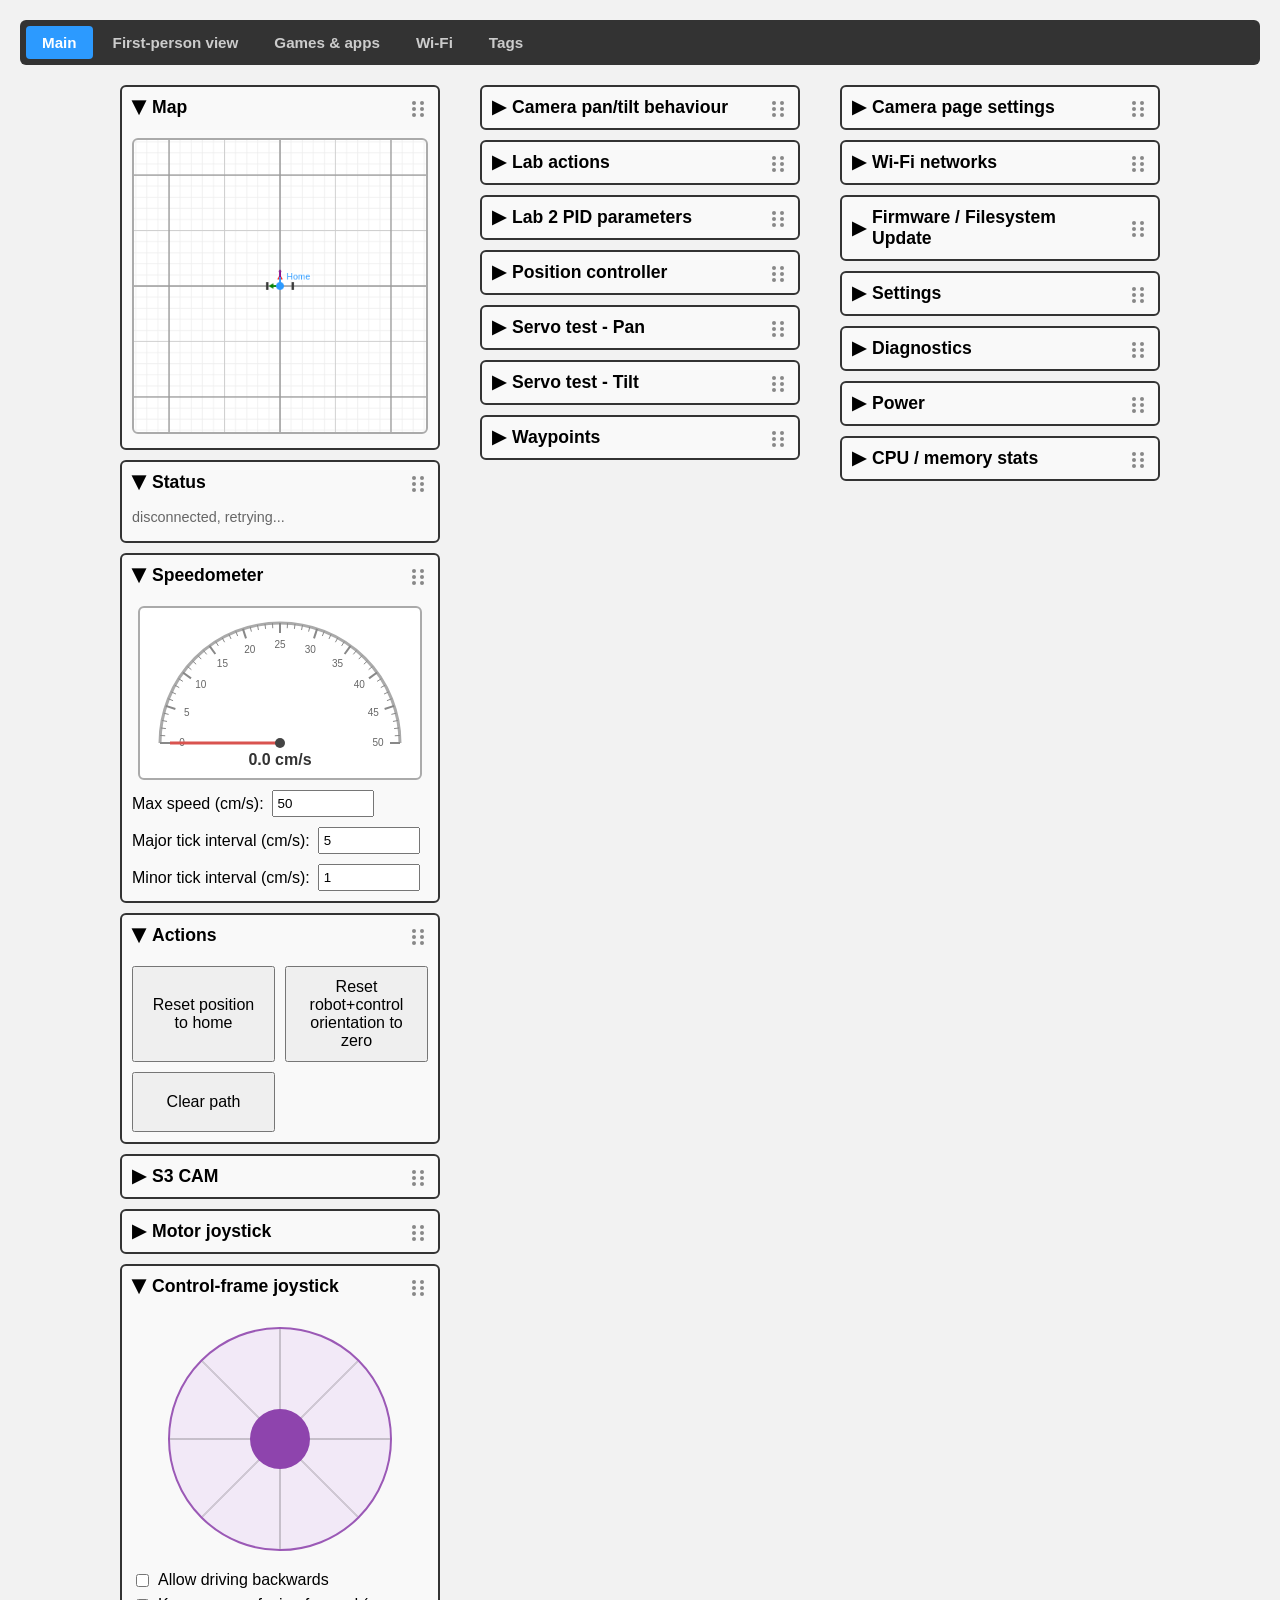
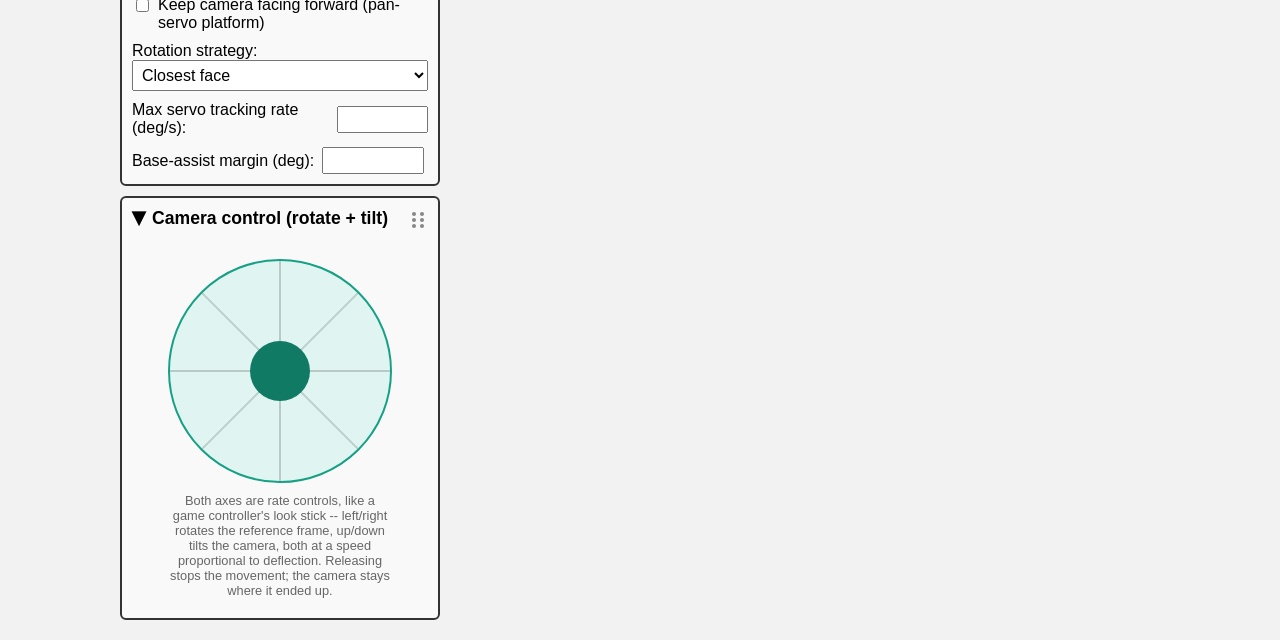
==== commit 94dfc2a1: "Free drive cube detection, Tags page, remembered tag sizes, world frame from a cube - Free drive: Ov" ====
--- a/Firmware/Robot_ESP32_C5_IDF/main/littlefs_image/index.html
+++ b/Firmware/Robot_ESP32_C5_IDF/main/littlefs_image/index.html
@@ -12,6 +12,7 @@
     <a href="/cam" class="nav-link">First-person view</a>
     <a href="/games" class="nav-link">Games &amp; apps</a>
     <a href="/wifi" class="nav-link">Wi-Fi</a>
+    <a href="/tags" class="nav-link">Tags</a>
   </nav>
   <div id="reboot-notice" class="reboot-notice" style="display:none" title="Click to dismiss">
     &#9888; The robot's last reboot was triggered by the watchdog (a hang was detected and it recovered automatically). <span class="reboot-notice-dismiss">(click to dismiss)</span>
@@ -426,8 +427,14 @@
             <input type="text" id="otaUsername" autocomplete="off">
           </div>
           <div class="form-group inline-group">
-            <label for="otaPassword" title="Leave blank to disable authentication for /update and /update-fs.">OTA password:</label>
+            <label for="otaPassword" title="The current password: needed for uploads and to change the credentials.">OTA password:</label>
             <input type="password" id="otaPassword" autocomplete="off">
+          </div>
+          <div class="form-group inline-group">
+            <label for="otaNewPassword" title="Leave blank to disable authentication for firmware, filesystem, model and camera updates.">New password:</label>
+            <input type="password" id="otaNewPassword" autocomplete="new-password">
+            <button id="otaSaveCredsBtn">Save username &amp; password</button>
+            <span id="otaCredsStatus"></span>
           </div>
           <div class="form-group">
             <h4>App firmware (.bin)</h4>
--- a/Firmware/Robot_ESP32_C5_IDF/main/littlefs_image/style.css
+++ b/Firmware/Robot_ESP32_C5_IDF/main/littlefs_image/style.css
@@ -146,6 +146,22 @@
   background: rgba(0, 0, 0, 0.3);
   border-radius: 4px;
   padding: 6px;
+}
+
+/* The Menu panel in two columns: a phone held sideways isn't tall enough for
+   all its buttons in one. The game/app choice and the gamepad line span
+   both; still too tall, it scrolls rather than run off the screen. */
+#camMenuPanel .cam-menu-panel-body {
+  display: grid;
+  grid-template-columns: repeat(2, auto);
+  max-height: calc(100vh - 70px);
+  max-height: calc(100dvh - 70px);
+  overflow-y: auto;
+}
+
+#camMenuPanel .cam-mode-label,
+#camMenuPanel .cam-gamepad-status {
+  grid-column: 1 / -1;
 }
 
 /* Second instance of the same collapsible-panel pattern, anchored to the
@@ -966,6 +982,31 @@
   cursor: pointer;
 }
 
+/* A saved network's access points, folded under its row in "Nearby networks". */
+.wifi-list li:has(> .wifi-aps) {
+  flex-wrap: wrap;
+}
+
+.wifi-aps {
+  flex-basis: 100%;
+  margin: 2px 0 0 14px;
+  font-size: 0.9rem;
+  cursor: default;
+}
+
+.wifi-aps summary {
+  cursor: pointer;
+  color: #555;
+}
+
+.wifi-aps li:last-child {
+  border-bottom: none;
+}
+
+.wifi-bssid {
+  font-family: monospace;
+}
+
 .wifi-pickable:hover {
   background: #eef3fb;
 }
@@ -1329,6 +1370,20 @@
 
 .games-model-status {
   font-weight: bold;
+  overflow-wrap: anywhere;
+}
+
+.games-model-url {
+  display: flex;
+  flex-direction: column;
+  font-size: 0.85rem;
+  gap: 3px;
+  margin: 8px 0;
+}
+
+.games-model-url input {
+  width: 100%;
+  box-sizing: border-box;
 }
 
 .games-ok {
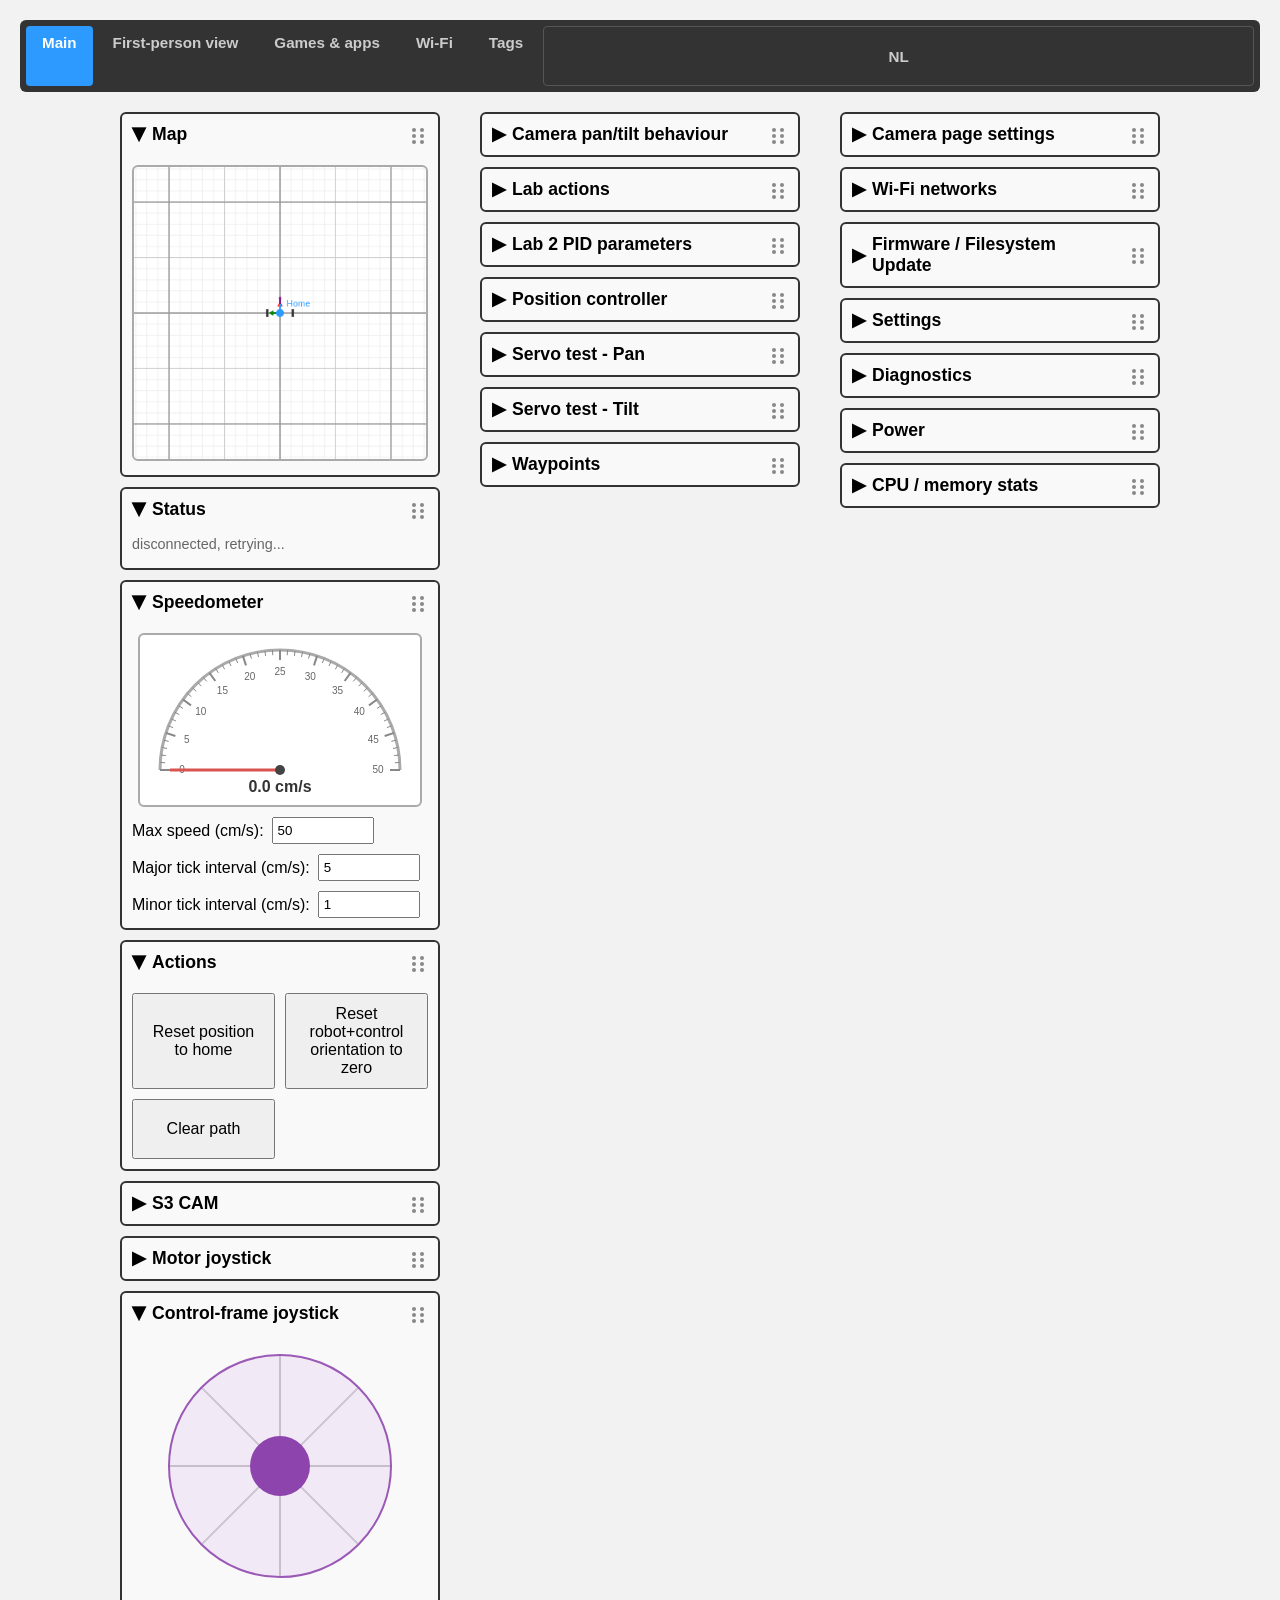
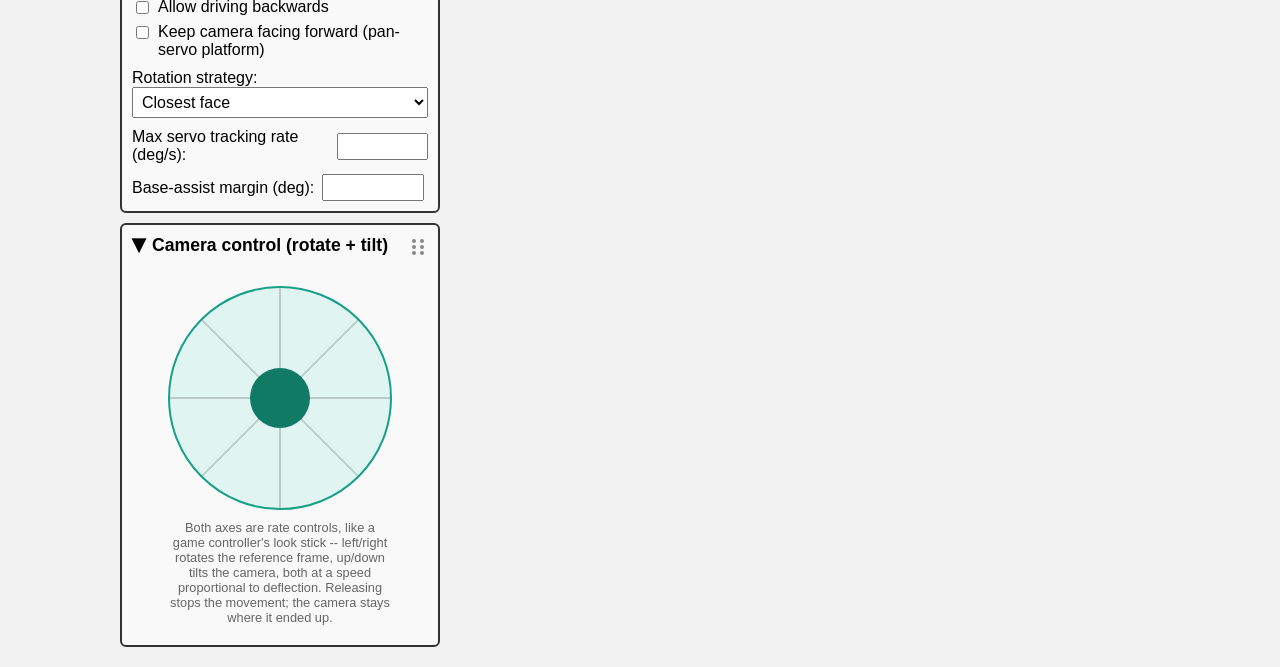
==== commit eb3ac5af: "English / Dutch on the robot's pages and in the games (robot 1.5.9) Dutch children play with LynXP. " ====
--- a/Firmware/Robot_ESP32_C5_IDF/main/littlefs_image/index.html
+++ b/Firmware/Robot_ESP32_C5_IDF/main/littlefs_image/index.html
@@ -5,6 +5,7 @@
   <meta name="viewport" content="width=device-width, initial-scale=1">
   <title>LynXP controller</title>
   <link rel="stylesheet" href="style.css">
+  <script src="i18n.js"></script>
 </head>
 <body>
   <nav class="top-nav">
@@ -71,7 +72,7 @@
         <summary>S3 CAM</summary>
         <div class="panel-body">
           <a id="s3camAdminLink" href="#" target="_blank" rel="noopener">Open cam page</a>
-          <div id="s3camDiagBlock" class="diag-grid" title="Relayed from the cam over its UART link to this board, plus this board's own live ping to it -- helps tell apart WiFi, a cam reboot/brownout, or the camera's own capture bus glitching as the cause of a stuttering stream.">
+          <div id="s3camDiagBlock" class="diag-grid" title="Relayed from the cam over its SPI link to this board, plus this board's own live ping to it -- helps tell apart WiFi, a cam reboot/brownout, or the camera's own capture bus glitching as the cause of a stuttering stream.">
             <span>Reset reason:</span><span id="s3camResetReason">-</span>
             <span>Reboots:</span><span id="s3camReboots">-</span>
             <span>RSSI:</span><span id="s3camRssi">-</span>
@@ -422,6 +423,11 @@
       <details class="panel" id="panel-ota">
         <summary>Firmware / Filesystem Update</summary>
         <div class="panel-body">
+          <div class="form-group">
+            <h4>From the lab demos server</h4>
+            <button id="checkUpdateBtn">Check for updates</button>
+            <p id="serverUpdateStatus">-</p>
+          </div>
           <div class="form-group inline-group">
             <label for="otaUsername">OTA username:</label>
             <input type="text" id="otaUsername" autocomplete="off">
--- a/Firmware/Robot_ESP32_C5_IDF/main/littlefs_image/style.css
+++ b/Firmware/Robot_ESP32_C5_IDF/main/littlefs_image/style.css
@@ -36,6 +36,18 @@
 .nav-link.active {
   background: #2c9aff;
   color: #fff;
+}
+
+/* the EN / NL button (i18n.js): at the right end of the top bar */
+button.nav-link.lang-btn {
+  margin-left: auto;
+  background: none;
+  border: 1px solid #555;
+  cursor: pointer;
+  font-family: inherit;
+}
+button.nav-link.lang-btn:hover {
+  background: #444;
 }
 
 /* --- Cam page: fullscreen webcam viewer (overrides the dashboard body's
@@ -67,6 +79,21 @@
   align-items: center;
   justify-content: center;
   overflow: hidden;
+  /* a long press (holding a button, the shield) is not "select this text":
+     no selection, no Copy / Select all / Share menu */
+  -webkit-user-select: none;
+  user-select: none;
+  -webkit-touch-callout: none;
+}
+.cam-fullscreen input,
+.cam-fullscreen textarea,
+.cam-fullscreen select {
+  -webkit-user-select: auto;
+  user-select: auto;
+}
+/* the game's touch buttons: no browser gestures (scroll, zoom) on them */
+.game-touch-ui .cam-overlay-btn {
+  touch-action: none;
 }
 
 .cam-overlay-btn {
@@ -224,6 +251,41 @@
 
 .cam-toggle-switch input:checked + .cam-toggle-slider::before {
   transform: translateX(16px);
+}
+
+/* The Overlays panel's switches, compact: there are more of them than a phone
+   held sideways has room for at full size (Free drive adds four). Still too
+   tall, the panel scrolls. */
+#camOverlaysPanel .cam-menu-panel-body {
+  gap: 0;
+  max-height: calc(100vh - 70px);
+  max-height: calc(100dvh - 70px);
+  overflow-y: auto;
+}
+
+#camOverlaysPanel .cam-toggle-switch {
+  padding: 3px 8px;
+  gap: 6px;
+  font-size: 0.85rem;
+}
+
+#camOverlaysPanel .cam-toggle-slider {
+  width: 28px;
+  height: 16px;
+  border-radius: 8px;
+}
+
+#camOverlaysPanel .cam-toggle-slider::before {
+  width: 12px;
+  height: 12px;
+}
+
+#camOverlaysPanel .cam-toggle-switch input:checked + .cam-toggle-slider::before {
+  transform: translateX(12px);
+}
+
+#camOverlaysPanel .cam-overlay-btn {
+  margin-top: 4px;
 }
 
 .cam-toggle-switch input:focus-visible + .cam-toggle-slider {
@@ -964,6 +1026,11 @@
   white-space: nowrap;
 }
 
+.wifi-tag-warn,
+.wifi-tag-dim {
+  white-space: normal;
+}
+
 .wifi-tag-ok {
   color: #1a7f1a;
   font-weight: bold;
@@ -1116,7 +1183,30 @@
   z-index: 10;
   display: flex;
   flex-direction: column;
+  /* too many for the height: a second column to the left, not up over the panels */
+  flex-wrap: wrap-reverse;
+  align-content: flex-start;
+  max-height: calc(100% - 140px);
   gap: 6px;
+}
+
+/* a small screen (a phone): the buttons as their icons, smaller */
+@media (max-width: 760px), (max-height: 480px) {
+  .game-touch-ui {
+    right: 6px;
+    bottom: 52px;
+    gap: 4px;
+    max-height: calc(100% - 110px);
+  }
+  .game-touch-ui .cam-overlay-btn {
+    min-width: 40px;
+    padding: 5px 6px;
+    font-size: 1.05rem;
+    line-height: 1.1;
+  }
+  .game-touch-ui .touch-lbl {
+    display: none;
+  }
 }
 
 .game-touch-ui:empty {
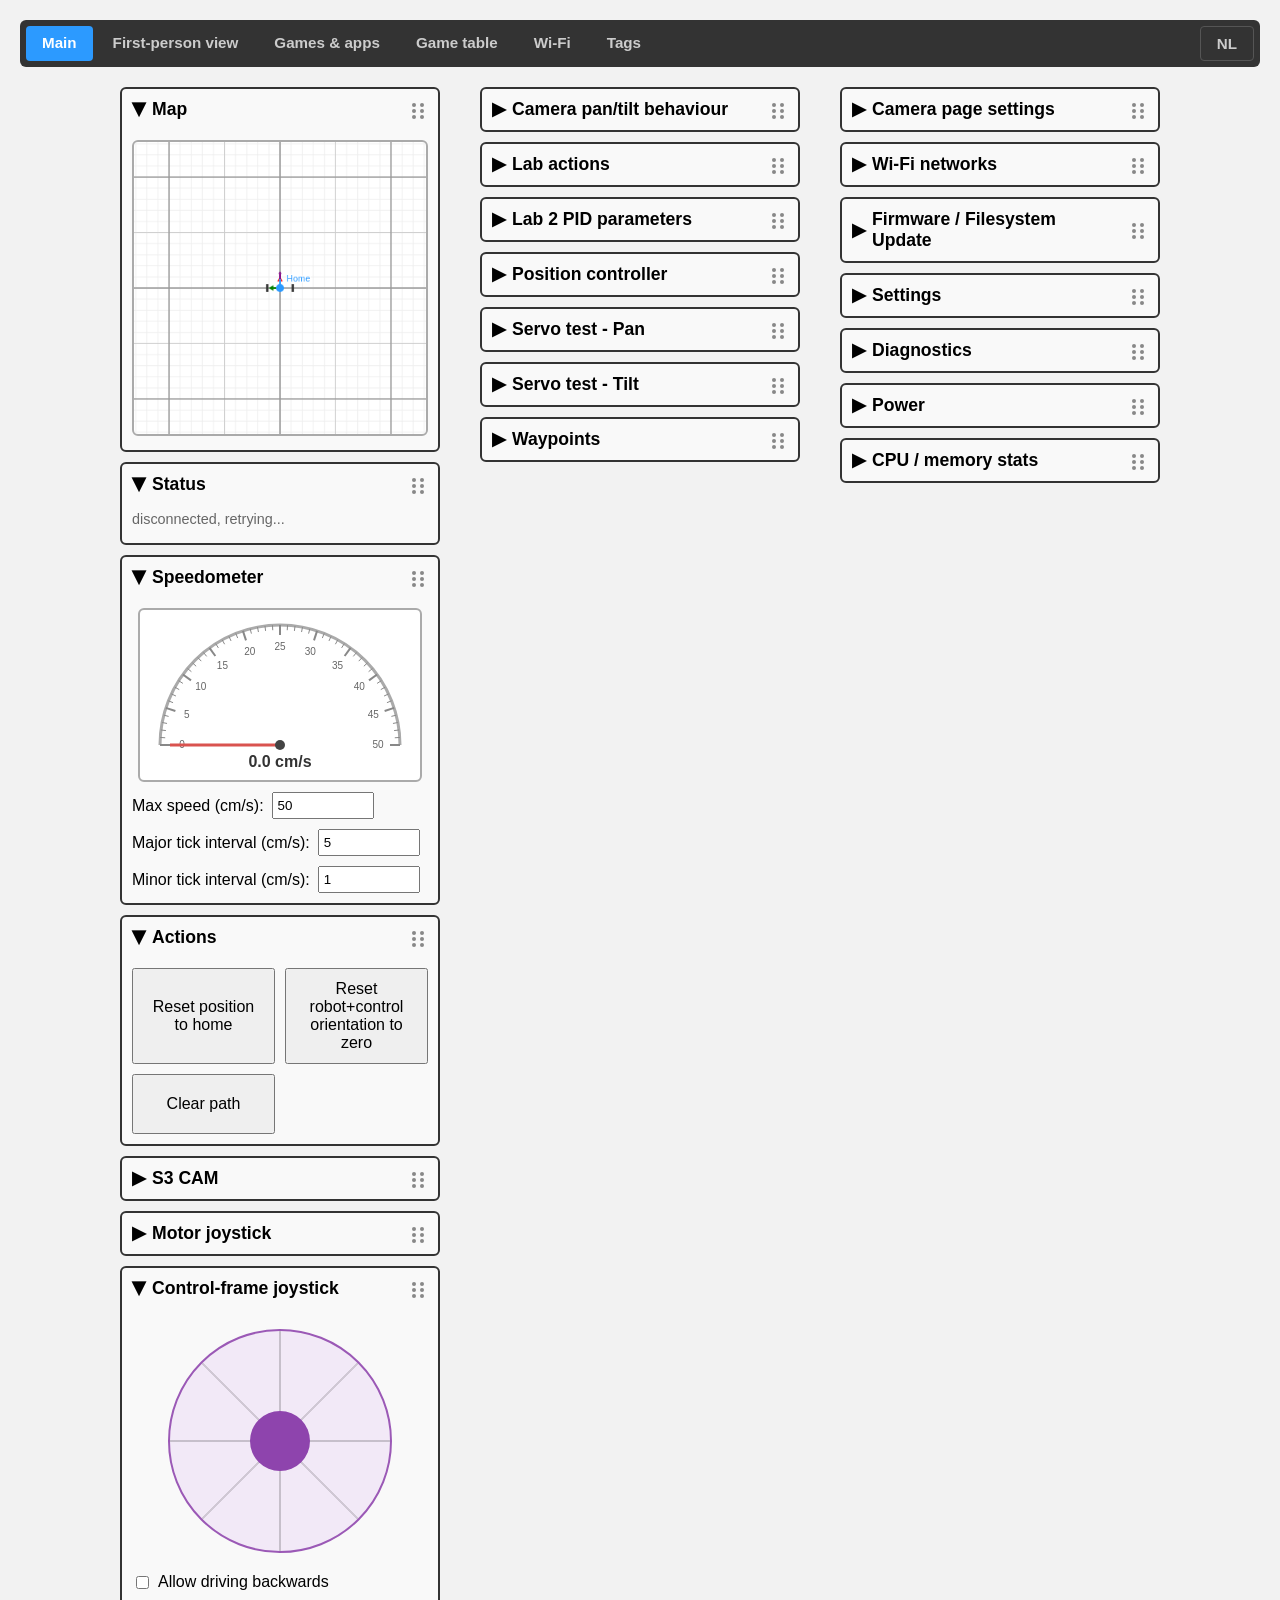
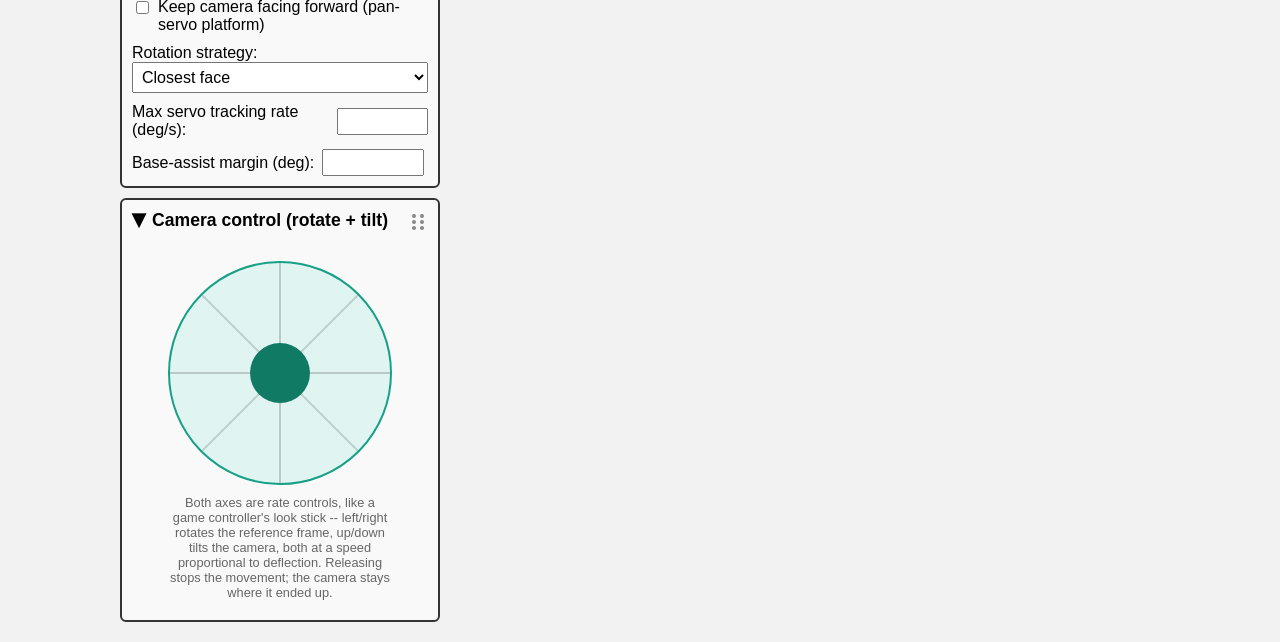
==== commit 23ae6ae7: "Game table page: every game's mechanics side by side A new page, /gametable.html (nav link "Game tab" ====
--- a/Firmware/Robot_ESP32_C5_IDF/main/littlefs_image/index.html
+++ b/Firmware/Robot_ESP32_C5_IDF/main/littlefs_image/index.html
@@ -12,6 +12,7 @@
     <a href="/" class="nav-link active">Main</a>
     <a href="/cam" class="nav-link">First-person view</a>
     <a href="/games" class="nav-link">Games &amp; apps</a>
+    <a href="/gametable.html" class="nav-link">Game table</a>
     <a href="/wifi" class="nav-link">Wi-Fi</a>
     <a href="/tags" class="nav-link">Tags</a>
   </nav>
--- a/Firmware/Robot_ESP32_C5_IDF/main/littlefs_image/style.css
+++ b/Firmware/Robot_ESP32_C5_IDF/main/littlefs_image/style.css
@@ -40,6 +40,9 @@
 
 /* the EN / NL button (i18n.js): at the right end of the top bar */
 button.nav-link.lang-btn {
+  flex: none;
+  min-width: 0;
+  min-height: 0;
   margin-left: auto;
   background: none;
   border: 1px solid #555;
@@ -284,6 +287,27 @@
   transform: translateX(12px);
 }
 
+/* a slider in the Overlays panel (the floors' and walls' opacity) */
+.cam-range {
+  display: flex;
+  align-items: center;
+  gap: 6px;
+  color: #fff;
+  font-weight: bold;
+  font-size: 0.85rem;
+  padding: 3px 8px;
+}
+
+.cam-range input {
+  width: 80px;
+  accent-color: #2c9aff;
+}
+
+.cam-range span:last-child {
+  min-width: 3em;
+  text-align: right;
+}
+
 #camOverlaysPanel .cam-overlay-btn {
   margin-top: 4px;
 }
@@ -454,6 +478,12 @@
 
   .top-nav {
     margin-bottom: 8px;
+    flex-wrap: wrap; /* (six links and the language button: on a phone, two rows) */
+  }
+
+  .nav-link {
+    padding: 6px 10px;
+    font-size: 0.85rem;
   }
 
   .container {
@@ -1277,6 +1307,33 @@
   font-size: 0.8rem;
 }
 
+.games-sortbar {
+  display: flex;
+  justify-content: flex-end;
+  margin-bottom: 8px;
+  font-size: 0.85rem;
+  color: #444;
+}
+
+.games-sortbar label {
+  display: flex;
+  align-items: center;
+  gap: 6px;
+  margin: 0;
+}
+
+.games-sortbar select {
+  width: auto;
+  margin: 0;
+  font-size: 0.85rem;
+}
+
+.games-card-date {
+  font-size: 0.75rem;
+  color: #777;
+  margin-bottom: 2px;
+}
+
 .games-grid {
   display: grid;
   grid-template-columns: repeat(auto-fill, minmax(280px, 1fr));
@@ -1566,3 +1623,143 @@
   background: #b3261e;
   color: #fff;
 }
+
+/* A game's introduction (intro.js): over everything on the camera page */
+.intro-layer {
+  position: absolute;
+  inset: 0;
+  z-index: 60;
+  touch-action: none;
+  transition: opacity 0.5s;
+  font-family: system-ui, sans-serif;
+}
+.intro-layer.intro-gone {
+  opacity: 0;
+  pointer-events: none;
+}
+.intro-title {
+  position: absolute;
+  left: 0;
+  right: 0;
+  top: 16%;
+  text-align: center;
+  color: #fff;
+  text-shadow: 0 2px 12px rgba(0, 0, 0, 0.9);
+  transition: opacity 0.3s;
+  pointer-events: none;
+}
+.intro-icon {
+  font-size: clamp(36px, 9vmin, 84px);
+  line-height: 1.1;
+}
+.intro-name {
+  font: normal clamp(30px, 8vmin, 72px) / 1.1 Impact, "Arial Black", sans-serif;
+  letter-spacing: 0.04em;
+}
+.intro-kicker {
+  margin-top: 4px;
+  font-size: clamp(13px, 2.4vmin, 18px);
+  letter-spacing: 0.3em;
+  text-transform: uppercase;
+  color: #ffe9a8;
+}
+.intro-sub {
+  position: absolute;
+  left: 50%;
+  bottom: 9%;
+  transform: translateX(-50%);
+  width: min(92%, 860px);
+  text-align: center;
+  pointer-events: none;
+}
+.intro-sub span {
+  display: inline-block;
+  padding: 8px 16px;
+  border-radius: 8px;
+  background: rgba(0, 0, 0, 0.72);
+  color: #fff;
+  font-size: clamp(15px, 2.9vmin, 24px);
+  line-height: 1.35;
+}
+.intro-bar {
+  position: absolute;
+  left: 0;
+  right: 0;
+  bottom: 0;
+  height: 4px;
+  background: rgba(255, 255, 255, 0.12);
+  pointer-events: none;
+}
+.intro-bar div {
+  height: 100%;
+  width: 0;
+  background: #ffcf5a;
+}
+.intro-ctrl {
+  position: absolute;
+  right: 12px;
+  bottom: 18px;
+  display: flex;
+  gap: 8px;
+  align-items: center;
+  flex-wrap: wrap;
+  justify-content: flex-end;
+}
+.intro-btn,
+.intro-check {
+  padding: 8px 14px;
+  border: 1px solid rgba(255, 255, 255, 0.35);
+  border-radius: 8px;
+  background: rgba(0, 0, 0, 0.6);
+  color: #fff;
+  font-size: 15px;
+  cursor: pointer;
+  white-space: nowrap;
+}
+.intro-skip {
+  background: rgba(255, 190, 60, 0.9);
+  color: #1a1206;
+  font-weight: 600;
+}
+.intro-check input {
+  vertical-align: middle;
+}
+.intro-hint {
+  position: absolute;
+  left: 12px;
+  bottom: 18px;
+  color: rgba(255, 255, 255, 0.55);
+  font-size: 12px;
+  pointer-events: none;
+}
+.intro-fade {
+  position: absolute;
+  inset: 0;
+  background: #000;
+  opacity: 0;
+  transition: opacity 0.45s;
+  pointer-events: none;
+}
+@media (max-width: 760px), (max-height: 480px) {
+  .intro-hint {
+    display: none;
+  }
+  .intro-sub {
+    bottom: 64px;
+  }
+  .intro-ctrl {
+    bottom: 10px;
+    right: 8px;
+  }
+  .intro-btn,
+  .intro-check {
+    padding: 6px 10px;
+    font-size: 13px;
+  }
+}
+/* (the page's own buttons are hidden while an introduction plays) */
+body.intro-playing .cam-menu-panel,
+body.intro-playing .game-touch-ui,
+body.intro-playing .cam-fireball-btn {
+  visibility: hidden;
+}
